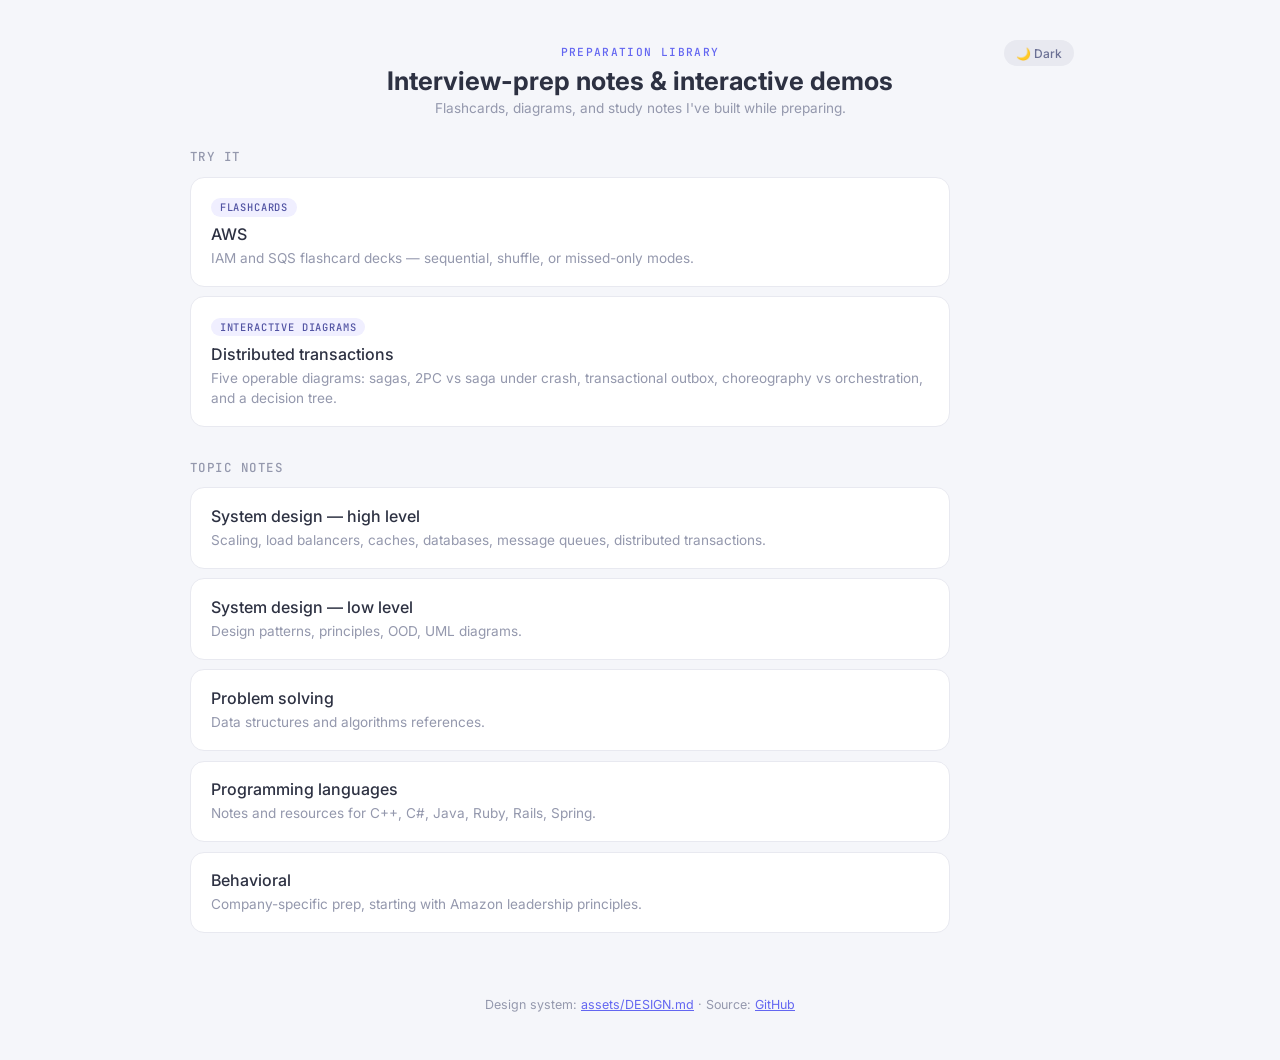
==== index.html @ 456b917d "testing 2" ====
<!DOCTYPE html>
<html lang="en">
<head>
  <meta charset="UTF-8">
  <meta name="viewport" content="width=device-width, initial-scale=1.0">
  <title>Preparation Library</title>
  <link rel="stylesheet" href="assets/design.css">
  <script>
    try {
      const s = localStorage.getItem('site-theme');
      if (s === 'dark' || (!s && matchMedia('(prefers-color-scheme: dark)').matches))
        document.documentElement.setAttribute('data-theme', 'dark');
      else if (s === 'light')
        document.documentElement.setAttribute('data-theme', 'light');
    } catch (e) {}
  </script>
</head>
<body>

  <header>
    <span class="eyebrow">Preparation Library</span>
    <h1>Interview-prep notes &amp; interactive demos</h1>
    <p>Flashcards, diagrams, and study notes I've built while preparing.</p>
    <button class="theme-toggle" id="themeToggle" onclick="toggleTheme()"></button>
  </header>

  <main class="wrap">

    <section style="margin-top: 1.5rem;">
      <h2 style="font-size: 0.78rem; font-weight: 500; color: var(--text-muted); text-transform: uppercase; letter-spacing: 0.12em; margin-bottom: 0.7rem; font-family: var(--font-mono);">Try it</h2>
      <div class="card-grid">
        <a class="link-card" href="AWS/">
          <span class="lc-tag">Flashcards</span>
          <div class="lc-title">AWS</div>
          <p class="lc-desc">IAM and SQS flashcard decks — sequential, shuffle, or missed-only modes.</p>
        </a>
        <a class="link-card" href="System%20Design/High%20Level%20Design/Distributed%20Transactions/diagrams/">
          <span class="lc-tag">Interactive diagrams</span>
          <div class="lc-title">Distributed transactions</div>
          <p class="lc-desc">Five operable diagrams: sagas, 2PC vs saga under crash, transactional outbox, choreography vs orchestration, and a decision tree.</p>
        </a>
      </div>
    </section>

    <section style="margin-top: 1.5rem;">
      <h2 style="font-size: 0.78rem; font-weight: 500; color: var(--text-muted); text-transform: uppercase; letter-spacing: 0.12em; margin-bottom: 0.7rem; font-family: var(--font-mono);">Topic notes</h2>
      <div class="card-grid">
        <a class="link-card" href="System%20Design/High%20Level%20Design/">
          <div class="lc-title">System design — high level</div>
          <p class="lc-desc">Scaling, load balancers, caches, databases, message queues, distributed transactions.</p>
        </a>
        <a class="link-card" href="System%20Design/Low%20Level%20Design/">
          <div class="lc-title">System design — low level</div>
          <p class="lc-desc">Design patterns, principles, OOD, UML diagrams.</p>
        </a>
        <a class="link-card" href="Problem%20Solving/">
          <div class="lc-title">Problem solving</div>
          <p class="lc-desc">Data structures and algorithms references.</p>
        </a>
        <a class="link-card" href="Programming%20Languages/">
          <div class="lc-title">Programming languages</div>
          <p class="lc-desc">Notes and resources for C++, C#, Java, Ruby, Rails, Spring.</p>
        </a>
        <a class="link-card" href="Behavioral/">
          <div class="lc-title">Behavioral</div>
          <p class="lc-desc">Company-specific prep, starting with Amazon leadership principles.</p>
        </a>
      </div>
    </section>

  </main>

  <footer class="site-footer">
    Design system: <a href="assets/DESIGN.md">assets/DESIGN.md</a> &middot;
    Source: <a href="https://github.com/Abdelrhman-Samir-99/Preparation-Library">GitHub</a>
  </footer>

  <script src="assets/theme.js"></script>

</body>
</html>
---- assets/design.css ----
/* ============================================================
 * Preparation Library — design system
 *
 * Tokens + base components shared across the whole site:
 * flashcards, interactive diagrams, landing pages, topic indexes.
 *
 * See assets/DESIGN.md for the design rationale and how to use it.
 * ============================================================ */

@import url('https://fonts.googleapis.com/css2?family=Inter:wght@400;500;600;700&family=JetBrains+Mono:wght@400;500&display=swap');

* { margin: 0; padding: 0; box-sizing: border-box; }

/* ── Tokens — light (default) ────────────────────────────── */
:root {
  /* Surfaces */
  --bg: #f5f6fa;
  --surface: #fff;
  --surface-2: #fafbfd;

  /* Borders */
  --border: #e8e9f0;
  --border-strong: #d5d7e2;

  /* Text */
  --text: #2d3142;
  --text-secondary: #4a4e68;
  --text-muted: #9498ad;

  /* Accent (indigo) */
  --accent: #6366f1;
  --accent-hover: #5558e6;
  --accent-soft: #f0efff;
  --accent-soft-text: #5254a3;

  /* Semantic state (diagrams) */
  --state-idle: #a1a1aa;
  --state-pending: #f59e0b;
  --state-success: #10b981;
  --state-success-soft: #d1fae5;
  --state-danger: #ef4444;
  --state-danger-soft: #fee2e2;
  --state-locked: #f97316;
  --state-comp: #8b5cf6;
  --state-warn-bg: #fef3c7;
  --state-warn-border: #f59e0b;
  --state-warn-text: #92400e;

  /* Cards (flashcards) */
  --card-bg: var(--surface);
  --card-border: var(--border);
  --card-shadow: 0 1px 3px rgba(0,0,0,0.04), 0 8px 24px rgba(0,0,0,0.03);
  --card-back-border: #e0dff6;
  --card-back-shadow: 0 1px 3px rgba(99,102,241,0.06), 0 8px 24px rgba(99,102,241,0.04);

  /* Code */
  --code-bg: #1e1e2e;
  --code-header: #27273a;
  --code-border: #33334a;
  --code-text: #cdd0e0;
  --code-inline-bg: #f0efff;
  --code-inline-text: #5254a3;

  /* Controls */
  --control-bg: #fff;
  --control-border: #e0e2ec;
  --control-text: #6b7094;
  --progress-track: #e0e2ec;

  /* Knew / didn't (flashcards) */
  --knew-bg: #ecfdf5;
  --knew-text: #059669;
  --knew-border: #d1fae5;
  --knew-hover: #d1fae5;
  --didnt-bg: #fef2f2;
  --didnt-text: #dc2626;
  --didnt-border: #fecaca;
  --didnt-hover: #fecaca;

  /* Hints */
  --hint-text: #7a7e96;
  --hint-kbd-bg: #fff;
  --hint-kbd-border: #d5d7e2;
  --hint-kbd-shadow: 0 1px 0 #c8cad6;

  /* Theme toggle */
  --toggle-bg: #e8e9f0;
  --toggle-icon: #6b7094;

  /* Typography */
  --font-sans: 'Inter', -apple-system, BlinkMacSystemFont, 'Segoe UI', sans-serif;
  --font-mono: 'JetBrains Mono', 'Fira Code', Menlo, Consolas, monospace;

  /* Radii */
  --radius-sm: 6px;
  --radius-md: 10px;
  --radius-lg: 14px;
  --radius-xl: 16px;
  --radius-pill: 999px;
}

/* ── Tokens — dark (manual override) ─────────────────────── */
[data-theme="dark"] {
  --bg: #16171f;
  --surface: #1e1f2e;
  --surface-2: #1a1b28;
  --border: #2e2f42;
  --border-strong: #3a3b52;

  --text: #e2e4f0;
  --text-secondary: #b4b8d0;
  --text-muted: #6e7290;

  --accent: #818cf8;
  --accent-hover: #7078f0;
  --accent-soft: #2a2850;
  --accent-soft-text: #a5aadf;

  --state-idle: #71717a;
  --state-success-soft: #064e3b;
  --state-danger-soft: #450a0a;
  --state-warn-bg: #422006;
  --state-warn-text: #fbbf24;

  --card-bg: var(--surface);
  --card-border: var(--border);
  --card-shadow: 0 1px 3px rgba(0,0,0,0.2), 0 8px 24px rgba(0,0,0,0.15);
  --card-back-border: #35365a;
  --card-back-shadow: 0 1px 3px rgba(99,102,241,0.1), 0 8px 24px rgba(99,102,241,0.06);

  --code-bg: #141520;
  --code-header: #1a1b28;
  --code-border: #2a2b3d;
  --code-text: #c0c4d8;
  --code-inline-bg: #2a2850;
  --code-inline-text: #a5aadf;

  --control-bg: #1e1f2e;
  --control-border: #2e2f42;
  --control-text: #8a8eb0;
  --progress-track: #2a2b3d;

  --knew-bg: #0d2818;
  --knew-text: #6ee7a0;
  --knew-border: #1a3a28;
  --knew-hover: #1a3a28;
  --didnt-bg: #2a0f0f;
  --didnt-text: #fca5a5;
  --didnt-border: #3a1a1a;
  --didnt-hover: #3a1a1a;

  --hint-text: #6e7290;
  --hint-kbd-bg: #1e1f2e;
  --hint-kbd-border: #2e2f42;
  --hint-kbd-shadow: 0 1px 0 #1a1b26;

  --toggle-bg: #2a2b3d;
  --toggle-icon: #b4b8d0;
}

/* ── Base ─────────────────────────────────────────────────── */
body {
  font-family: var(--font-sans);
  background: var(--bg);
  color: var(--text);
  min-height: 100vh;
  display: flex;
  flex-direction: column;
  align-items: center;
  transition: background 0.3s, color 0.3s;
}

a { color: var(--accent); }
a:hover { color: var(--accent-hover); }

code, kbd, pre, .mono { font-family: var(--font-mono); }

/* ── Header ───────────────────────────────────────────────── */
header.site-header,
header {
  text-align: center;
  padding: 2.5rem 1rem 0.5rem;
  width: 100%;
  max-width: 900px;
  position: relative;
}
header h1 {
  font-size: 1.6rem;
  font-weight: 700;
  color: var(--text);
  margin-bottom: 0.25rem;
}
header p {
  color: var(--text-muted);
  font-size: 0.85rem;
  font-weight: 400;
}
header .eyebrow {
  display: inline-block;
  font-family: var(--font-mono);
  font-size: 0.7rem;
  font-weight: 500;
  color: var(--accent);
  text-transform: uppercase;
  letter-spacing: 0.12em;
  margin-bottom: 0.4rem;
}
header .breadcrumb {
  font-family: var(--font-mono);
  font-size: 0.72rem;
  color: var(--text-muted);
  margin-bottom: 0.6rem;
}
header .breadcrumb a { color: var(--text-muted); text-decoration: none; }
header .breadcrumb a:hover { color: var(--accent); }

/* ── Theme toggle (top-right pill) ────────────────────────── */
.theme-toggle {
  position: absolute;
  top: 2.5rem;
  right: 1rem;
  border: none;
  border-radius: 20px;
  background: var(--toggle-bg);
  color: var(--toggle-icon);
  cursor: pointer;
  display: flex;
  align-items: center;
  gap: 0.4rem;
  padding: 0.35rem 0.75rem;
  font-size: 0.75rem;
  font-weight: 500;
  font-family: inherit;
  transition: all 0.2s;
}
.theme-toggle:hover { color: var(--accent); }

/* ── Buttons ──────────────────────────────────────────────── */
.btn {
  font: inherit;
  color: var(--text);
  background: var(--surface);
  border: 1px solid var(--border);
  border-radius: var(--radius-md);
  padding: 0.5rem 1rem;
  cursor: pointer;
  font-size: 0.85rem;
  font-weight: 500;
  transition: border-color 0.15s, background 0.15s, color 0.15s, transform 0.15s;
}
.btn:hover:not(:disabled) { border-color: var(--accent); color: var(--accent); }
.btn:disabled { opacity: 0.4; cursor: not-allowed; }
.btn.primary {
  background: var(--accent);
  color: #fff;
  border-color: var(--accent);
}
.btn.primary:hover:not(:disabled) {
  background: var(--accent-hover);
  border-color: var(--accent-hover);
  color: #fff;
  transform: translateY(-1px);
}
.btn.danger {
  background: var(--state-danger);
  color: #fff;
  border-color: var(--state-danger);
}
.btn.danger:hover:not(:disabled) { opacity: 0.9; color: #fff; border-color: var(--state-danger); }
.btn.ghost {
  background: transparent;
}

/* ── Segmented control ────────────────────────────────────── */
.seg {
  display: inline-flex;
  border: 1px solid var(--border);
  border-radius: var(--radius-md);
  overflow: hidden;
}
.seg button {
  border: 0;
  background: transparent;
  color: var(--text);
  padding: 0.45rem 0.9rem;
  font: inherit;
  font-size: 0.8rem;
  cursor: pointer;
  border-right: 1px solid var(--border);
  transition: background 0.15s, color 0.15s;
}
.seg button:last-child { border-right: 0; }
.seg button[aria-pressed="true"] { background: var(--accent); color: #fff; }
.seg button:hover:not([aria-pressed="true"]) { background: var(--bg); }

/* ── Cards / panels ───────────────────────────────────────── */
.panel {
  background: var(--surface);
  border: 1px solid var(--border);
  border-radius: var(--radius-lg);
  padding: 1rem 1.25rem;
}
.panel.padded { padding: 1.5rem; }
.panel + .panel { margin-top: 1rem; }

/* Link card for landing pages */
.link-card {
  display: block;
  background: var(--surface);
  border: 1px solid var(--border);
  border-radius: var(--radius-lg);
  padding: 1.1rem 1.25rem;
  text-decoration: none;
  color: var(--text);
  transition: border-color 0.15s, transform 0.15s, box-shadow 0.15s;
}
.link-card:hover {
  border-color: var(--accent);
  transform: translateY(-1px);
  box-shadow: 0 4px 12px rgba(99,102,241,0.08);
}
.link-card .lc-title {
  font-weight: 500;
  font-size: 1rem;
  display: flex;
  align-items: baseline;
  gap: 0.6rem;
  margin-bottom: 0.25rem;
}
.link-card .lc-num {
  font-family: var(--font-mono);
  font-size: 0.78rem;
  color: var(--text-muted);
}
.link-card .lc-desc {
  margin: 0;
  color: var(--text-muted);
  font-size: 0.85rem;
  line-height: 1.5;
}
.link-card .lc-tag {
  display: inline-block;
  font-family: var(--font-mono);
  font-size: 0.65rem;
  font-weight: 500;
  text-transform: uppercase;
  letter-spacing: 0.08em;
  padding: 0.15rem 0.55rem;
  background: var(--accent-soft);
  color: var(--accent-soft-text);
  border-radius: var(--radius-pill);
  margin-bottom: 0.45rem;
}

/* Grid of link cards */
.card-grid {
  width: calc(100% - 2rem);
  max-width: 760px;
  display: grid;
  grid-template-columns: 1fr;
  gap: 0.6rem;
  margin-bottom: 2rem;
}
.card-grid.cols-2 { grid-template-columns: repeat(auto-fill, minmax(220px, 1fr)); }

/* ── Inline code & verdict pills ──────────────────────────── */
.kbd-inline, kbd {
  display: inline-block;
  background: var(--hint-kbd-bg);
  padding: 0.12rem 0.5rem;
  border-radius: 4px;
  border: 1px solid var(--hint-kbd-border);
  font-family: var(--font-mono);
  font-size: 0.7rem;
  font-weight: 500;
  box-shadow: var(--hint-kbd-shadow);
  color: var(--control-text);
}

/* ── Layout helpers ───────────────────────────────────────── */
.wrap {
  width: calc(100% - 2rem);
  max-width: 900px;
  margin: 0 auto;
}
.wrap.narrow { max-width: 720px; }
.wrap.wide { max-width: 1100px; }

footer.site-footer {
  width: calc(100% - 2rem);
  max-width: 900px;
  padding: 2rem 0 3rem;
  color: var(--text-muted);
  font-size: 0.78rem;
  text-align: center;
}

/* ============================================================
 * Flashcards components (used by AWS pages)
 * ============================================================ */

/* Progress */
.progress-bar {
  width: calc(100% - 2rem);
  max-width: 900px;
  display: flex;
  align-items: center;
  gap: 0.75rem;
  padding: 1rem 0 0.75rem;
}
.progress-track {
  flex: 1;
  height: 4px;
  background: var(--progress-track);
  border-radius: 2px;
  overflow: hidden;
}
.progress-fill {
  height: 100%;
  background: var(--accent);
  border-radius: 2px;
  transition: width 0.4s ease;
}
.progress-text {
  font-size: 0.8rem;
  font-weight: 500;
  color: var(--text-muted);
  white-space: nowrap;
  font-family: var(--font-mono);
}

/* Mode controls (pill row) */
.controls {
  display: flex;
  gap: 0.4rem;
  margin-bottom: 1.5rem;
  flex-wrap: wrap;
  justify-content: center;
  padding: 0 1rem;
}
.controls button {
  padding: 0.4rem 0.9rem;
  border: 1px solid var(--control-border);
  background: var(--control-bg);
  color: var(--control-text);
  border-radius: 20px;
  cursor: pointer;
  font-size: 0.78rem;
  font-weight: 500;
  font-family: inherit;
  transition: all 0.2s;
}
.controls button:hover { border-color: var(--accent); color: var(--accent); }
.controls button.active { background: var(--accent); color: #fff; border-color: var(--accent); }

/* Card (flashcard) */
.card-container {
  perspective: 1200px;
  width: calc(100% - 2rem);
  max-width: 900px;
  margin-bottom: 1.5rem;
  cursor: pointer;
  height: 280px;
  transition: height 0.4s ease;
}
.card {
  position: relative;
  width: 100%;
  height: 100%;
  transition: transform 0.5s cubic-bezier(0.4, 0, 0.2, 1);
  transform-style: preserve-3d;
}
.card.flipped { transform: rotateY(180deg); }
.card-face {
  position: absolute;
  top: 0;
  left: 0;
  width: 100%;
  min-height: 100%;
  backface-visibility: hidden;
  border-radius: var(--radius-xl);
  padding: 2.5rem 2rem;
  display: flex;
  flex-direction: column;
  transition: background 0.3s, border-color 0.3s;
}
.card-front {
  background: var(--card-bg);
  border: 1px solid var(--card-border);
  box-shadow: var(--card-shadow);
  justify-content: center;
  align-items: center;
  text-align: center;
}
.card-front .question-number {
  font-size: 0.7rem;
  font-weight: 600;
  color: var(--accent);
  text-transform: uppercase;
  letter-spacing: 2px;
  margin-bottom: 1.25rem;
  font-family: var(--font-mono);
}
.card-front .question-text {
  font-size: 1.2rem;
  font-weight: 500;
  line-height: 1.7;
  color: var(--text);
}
.card-front .flip-hint {
  margin-top: 1.5rem;
  font-size: 0.75rem;
  color: var(--text-muted);
}
.card-back {
  background: var(--card-bg);
  border: 1px solid var(--card-back-border);
  box-shadow: var(--card-back-shadow);
  transform: rotateY(180deg);
}
.card-back .answer-label {
  font-size: 0.65rem;
  font-weight: 600;
  color: var(--accent);
  text-transform: uppercase;
  letter-spacing: 2px;
  margin-bottom: 1rem;
  font-family: var(--font-mono);
}
.card-back .answer-text {
  font-size: 0.95rem;
  line-height: 1.85;
  color: var(--text-secondary);
}
.card-back .answer-text strong { color: var(--accent); font-weight: 600; }
.card-back .answer-text code {
  background: var(--code-inline-bg);
  padding: 0.15rem 0.45rem;
  border-radius: 4px;
  font-size: 0.82rem;
  color: var(--code-inline-text);
  font-family: var(--font-mono);
}

/* Code blocks (flashcards) */
.code-block {
  background: var(--code-bg);
  border-radius: var(--radius-md);
  margin-top: 1rem;
  overflow: hidden;
}
.code-block-title {
  background: var(--code-header);
  padding: 0.5rem 1rem;
  font-size: 0.7rem;
  font-weight: 500;
  color: #9ca0b8;
  border-bottom: 1px solid var(--code-border);
  font-family: var(--font-mono);
}
.code-block pre {
  padding: 1rem;
  overflow-x: auto;
  font-size: 0.78rem;
  line-height: 1.6;
  color: var(--code-text);
  font-family: var(--font-mono);
}

/* Action buttons (flashcards) */
.actions {
  display: flex;
  gap: 0.6rem;
  margin-bottom: 1.25rem;
  align-items: center;
  justify-content: center;
  flex-wrap: wrap;
}
.btn-didnt {
  padding: 0.55rem 1.3rem;
  border: 1px solid var(--didnt-border);
  background: var(--didnt-bg);
  color: var(--didnt-text);
  border-radius: var(--radius-md);
  font: inherit;
  font-size: 0.85rem;
  font-weight: 600;
  cursor: pointer;
  transition: background 0.2s;
}
.btn-didnt:hover { background: var(--didnt-hover); }
.btn-flip {
  background: var(--accent);
  color: #fff;
  padding: 0.55rem 2rem;
  border: none;
  border-radius: var(--radius-md);
  font: inherit;
  font-size: 0.85rem;
  font-weight: 600;
  cursor: pointer;
  transition: background 0.2s, transform 0.2s;
}
.btn-flip:hover { background: var(--accent-hover); transform: translateY(-1px); }
.btn-nav {
  padding: 0.55rem 1.3rem;
  background: var(--control-bg);
  color: var(--control-text);
  border: 1px solid var(--control-border);
  border-radius: var(--radius-md);
  font: inherit;
  font-size: 0.85rem;
  font-weight: 600;
  cursor: pointer;
  transition: border-color 0.2s, color 0.2s;
}
.btn-nav:hover { border-color: var(--accent); color: var(--accent); }
.score-display {
  font-size: 0.82rem;
  color: var(--text-muted);
  font-weight: 500;
  padding: 0 0.25rem;
  font-family: var(--font-mono);
}
.score-display .wrong { color: var(--didnt-text); font-weight: 600; }

/* Keyboard hints */
.keyboard-hints {
  color: var(--hint-text);
  font-size: 0.72rem;
  font-weight: 500;
  margin-bottom: 2.5rem;
  text-align: center;
}

/* Completion */
.completion-screen {
  text-align: center;
  padding: 3rem 2rem;
  display: none;
}
.completion-screen h2 {
  font-size: 1.8rem;
  font-weight: 700;
  color: var(--text);
  margin-bottom: 0.75rem;
}
.completion-screen .final-score {
  font-size: 1.05rem;
  color: var(--text-secondary);
  margin-bottom: 2rem;
  line-height: 1.8;
}
.missed-list {
  margin-top: 1.5rem;
  text-align: left;
  max-width: 600px;
  margin-left: auto;
  margin-right: auto;
}
.missed-item {
  background: var(--card-bg);
  border: 1px solid var(--didnt-border);
  border-left: 3px solid var(--didnt-text);
  border-radius: var(--radius-md);
  padding: 0.75rem 1rem;
  margin-bottom: 0.5rem;
  font-size: 0.9rem;
  color: var(--text);
  line-height: 1.5;
}
.completion-screen button {
  padding: 0.7rem 2rem;
  background: var(--accent);
  color: #fff;
  border: none;
  border-radius: var(--radius-md);
  font-size: 0.95rem;
  font-weight: 600;
  cursor: pointer;
  font-family: inherit;
  transition: background 0.2s, transform 0.2s;
}
.completion-screen button:hover { background: var(--accent-hover); transform: translateY(-1px); }

/* ── Reduced motion ───────────────────────────────────────── */
@media (prefers-reduced-motion: reduce) {
  *, *::before, *::after {
    transition-duration: 0ms !important;
    animation-duration: 0ms !important;
    animation-iteration-count: 1 !important;
  }
}

/* ── Responsive ───────────────────────────────────────────── */
@media (max-width: 600px) {
  .card-front .question-text { font-size: 1.05rem; }
  .card-face { padding: 1.75rem 1.5rem; }
  header h1 { font-size: 1.3rem; }
  .theme-toggle { top: 1.5rem; right: 0.5rem; }
}
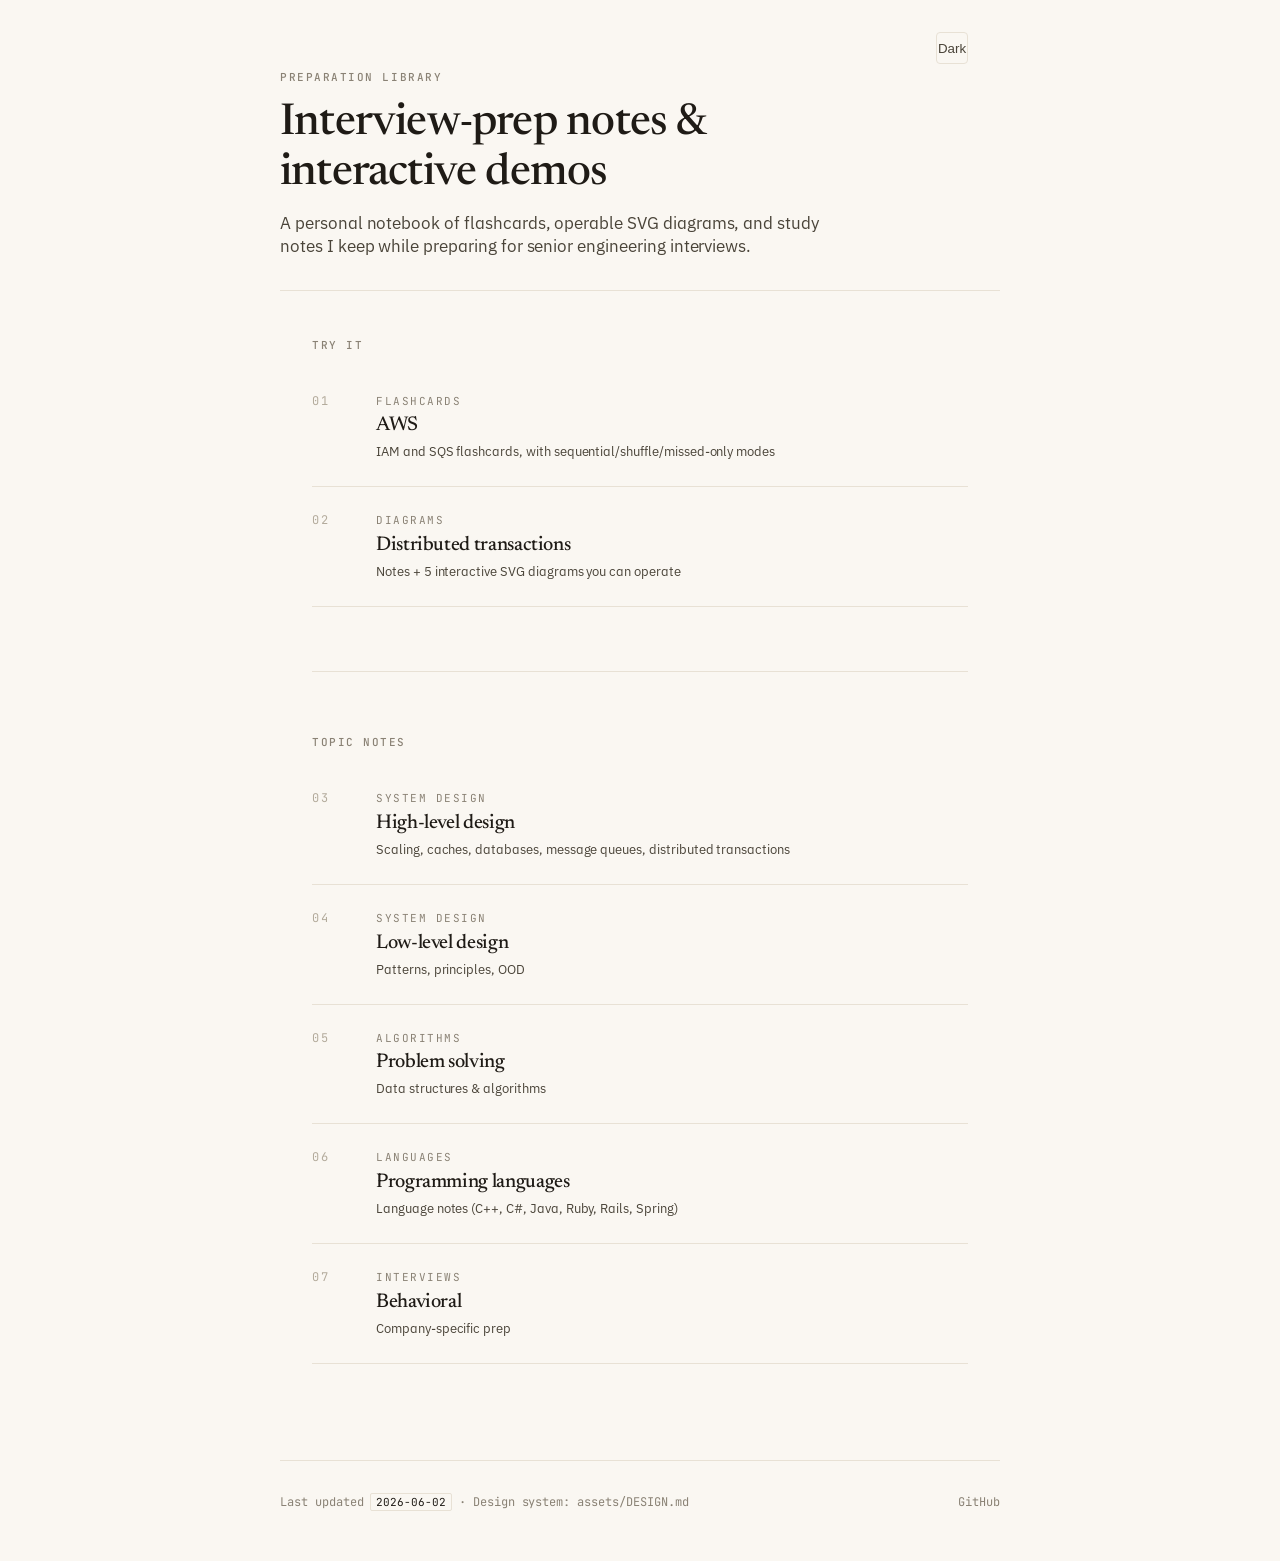
==== commit 1ea09227: "testing" ====
--- a/index.html
+++ b/index.html
@@ -17,62 +17,84 @@
 </head>
 <body>
 
-  <header>
-    <span class="eyebrow">Preparation Library</span>
+  <header class="site-header wrap">
+    <span class="eyebrow">Preparation library</span>
     <h1>Interview-prep notes &amp; interactive demos</h1>
-    <p>Flashcards, diagrams, and study notes I've built while preparing.</p>
-    <button class="theme-toggle" id="themeToggle" onclick="toggleTheme()"></button>
+    <p class="lede">A personal notebook of flashcards, operable SVG diagrams, and study notes I keep while preparing for senior engineering interviews.</p>
+    <button class="theme-toggle" id="themeToggle" onclick="toggleTheme()" aria-label="Toggle theme"></button>
   </header>
 
   <main class="wrap">
 
-    <section style="margin-top: 1.5rem;">
-      <h2 style="font-size: 0.78rem; font-weight: 500; color: var(--text-muted); text-transform: uppercase; letter-spacing: 0.12em; margin-bottom: 0.7rem; font-family: var(--font-mono);">Try it</h2>
-      <div class="card-grid">
-        <a class="link-card" href="AWS/">
+    <section>
+      <h2 class="eyebrow" style="display:block; margin-top: var(--space-8); margin-bottom: var(--space-5);">Try it</h2>
+      <a class="link-card" href="AWS/">
+        <span class="lc-num">01</span>
+        <div>
           <span class="lc-tag">Flashcards</span>
-          <div class="lc-title">AWS</div>
-          <p class="lc-desc">IAM and SQS flashcard decks — sequential, shuffle, or missed-only modes.</p>
-        </a>
-        <a class="link-card" href="System%20Design/High%20Level%20Design/Distributed%20Transactions/diagrams/">
-          <span class="lc-tag">Interactive diagrams</span>
-          <div class="lc-title">Distributed transactions</div>
-          <p class="lc-desc">Five operable diagrams: sagas, 2PC vs saga under crash, transactional outbox, choreography vs orchestration, and a decision tree.</p>
-        </a>
-      </div>
+          <h3 class="lc-title">AWS</h3>
+          <p class="lc-desc">IAM and SQS flashcards, with sequential/shuffle/missed-only modes</p>
+        </div>
+      </a>
+      <a class="link-card" href="System%20Design/High%20Level%20Design/Distributed%20Transactions/">
+        <span class="lc-num">02</span>
+        <div>
+          <span class="lc-tag">Diagrams</span>
+          <h3 class="lc-title">Distributed transactions</h3>
+          <p class="lc-desc">Notes + 5 interactive SVG diagrams you can operate</p>
+        </div>
+      </a>
     </section>
 
-    <section style="margin-top: 1.5rem;">
-      <h2 style="font-size: 0.78rem; font-weight: 500; color: var(--text-muted); text-transform: uppercase; letter-spacing: 0.12em; margin-bottom: 0.7rem; font-family: var(--font-mono);">Topic notes</h2>
-      <div class="card-grid">
-        <a class="link-card" href="System%20Design/High%20Level%20Design/">
-          <div class="lc-title">System design — high level</div>
-          <p class="lc-desc">Scaling, load balancers, caches, databases, message queues, distributed transactions.</p>
-        </a>
-        <a class="link-card" href="System%20Design/Low%20Level%20Design/">
-          <div class="lc-title">System design — low level</div>
-          <p class="lc-desc">Design patterns, principles, OOD, UML diagrams.</p>
-        </a>
-        <a class="link-card" href="Problem%20Solving/">
-          <div class="lc-title">Problem solving</div>
-          <p class="lc-desc">Data structures and algorithms references.</p>
-        </a>
-        <a class="link-card" href="Programming%20Languages/">
-          <div class="lc-title">Programming languages</div>
-          <p class="lc-desc">Notes and resources for C++, C#, Java, Ruby, Rails, Spring.</p>
-        </a>
-        <a class="link-card" href="Behavioral/">
-          <div class="lc-title">Behavioral</div>
-          <p class="lc-desc">Company-specific prep, starting with Amazon leadership principles.</p>
-        </a>
-      </div>
+    <section style="margin-top: var(--space-9); padding-top: var(--space-9); border-top: 1px solid var(--border);">
+      <h2 class="eyebrow" style="display:block; margin-bottom: var(--space-5);">Topic notes</h2>
+      <a class="link-card" href="System%20Design/High%20Level%20Design/">
+        <span class="lc-num">03</span>
+        <div>
+          <span class="lc-tag">System design</span>
+          <h3 class="lc-title">High-level design</h3>
+          <p class="lc-desc">Scaling, caches, databases, message queues, distributed transactions</p>
+        </div>
+      </a>
+      <a class="link-card" href="System%20Design/Low%20Level%20Design/">
+        <span class="lc-num">04</span>
+        <div>
+          <span class="lc-tag">System design</span>
+          <h3 class="lc-title">Low-level design</h3>
+          <p class="lc-desc">Patterns, principles, OOD</p>
+        </div>
+      </a>
+      <a class="link-card" href="Problem%20Solving/">
+        <span class="lc-num">05</span>
+        <div>
+          <span class="lc-tag">Algorithms</span>
+          <h3 class="lc-title">Problem solving</h3>
+          <p class="lc-desc">Data structures &amp; algorithms</p>
+        </div>
+      </a>
+      <a class="link-card" href="Programming%20Languages/">
+        <span class="lc-num">06</span>
+        <div>
+          <span class="lc-tag">Languages</span>
+          <h3 class="lc-title">Programming languages</h3>
+          <p class="lc-desc">Language notes (C++, C#, Java, Ruby, Rails, Spring)</p>
+        </div>
+      </a>
+      <a class="link-card" href="Behavioral/">
+        <span class="lc-num">07</span>
+        <div>
+          <span class="lc-tag">Interviews</span>
+          <h3 class="lc-title">Behavioral</h3>
+          <p class="lc-desc">Company-specific prep</p>
+        </div>
+      </a>
     </section>
 
   </main>
 
-  <footer class="site-footer">
-    Design system: <a href="assets/DESIGN.md">assets/DESIGN.md</a> &middot;
-    Source: <a href="https://github.com/Abdelrhman-Samir-99/Preparation-Library">GitHub</a>
+  <footer class="site-footer wrap">
+    <span>Last updated <code>2026-06-02</code> &middot; Design system: <a href="assets/DESIGN.md">assets/DESIGN.md</a></span>
+    <a href="https://github.com/Abdelrhman-Samir-99/Preparation-Library">GitHub</a>
   </footer>
 
   <script src="assets/theme.js"></script>
--- a/assets/design.css
+++ b/assets/design.css
@@ -1,701 +1,1045 @@
 /* ============================================================
- * Preparation Library — design system
- *
- * Tokens + base components shared across the whole site:
- * flashcards, interactive diagrams, landing pages, topic indexes.
- *
- * See assets/DESIGN.md for the design rationale and how to use it.
+ * Preparation Library — design tokens
+ * Margin Notes: warm paper, oxblood accent, hairline borders.
  * ============================================================ */
 
-@import url('https://fonts.googleapis.com/css2?family=Inter:wght@400;500;600;700&family=JetBrains+Mono:wght@400;500&display=swap');
-
-* { margin: 0; padding: 0; box-sizing: border-box; }
-
-/* ── Tokens — light (default) ────────────────────────────── */
+@import url('https://fonts.googleapis.com/css2?family=Newsreader:opsz,wght@6..72,400;6..72,500;6..72,600&family=IBM+Plex+Sans:wght@400;500;600&family=JetBrains+Mono:wght@400;500&display=swap');
+
+*, *::before, *::after { box-sizing: border-box; }
+* { margin: 0; padding: 0; }
+
 :root {
-  /* Surfaces */
-  --bg: #f5f6fa;
-  --surface: #fff;
-  --surface-2: #fafbfd;
-
-  /* Borders */
-  --border: #e8e9f0;
-  --border-strong: #d5d7e2;
-
-  /* Text */
-  --text: #2d3142;
-  --text-secondary: #4a4e68;
-  --text-muted: #9498ad;
-
-  /* Accent (indigo) */
-  --accent: #6366f1;
-  --accent-hover: #5558e6;
-  --accent-soft: #f0efff;
-  --accent-soft-text: #5254a3;
-
-  /* Semantic state (diagrams) */
-  --state-idle: #a1a1aa;
-  --state-pending: #f59e0b;
-  --state-success: #10b981;
-  --state-success-soft: #d1fae5;
-  --state-danger: #ef4444;
-  --state-danger-soft: #fee2e2;
-  --state-locked: #f97316;
-  --state-comp: #8b5cf6;
-  --state-warn-bg: #fef3c7;
-  --state-warn-border: #f59e0b;
-  --state-warn-text: #92400e;
-
-  /* Cards (flashcards) */
-  --card-bg: var(--surface);
-  --card-border: var(--border);
-  --card-shadow: 0 1px 3px rgba(0,0,0,0.04), 0 8px 24px rgba(0,0,0,0.03);
-  --card-back-border: #e0dff6;
-  --card-back-shadow: 0 1px 3px rgba(99,102,241,0.06), 0 8px 24px rgba(99,102,241,0.04);
+  color-scheme: light;
+
+  /* ── Surfaces — warm paper ─────────────────────────────── */
+  --bg: #FAF7F2;
+  --surface: #FFFDF8;
+  --surface-2: #F2EDE3;
+  --surface-sunk: #ECE6D8;
+
+  /* ── Hairlines (the only structural line in the system) ── */
+  --border: #E8E1D5;
+  --border-strong: #C9C0AF;
+  --border-focus: #1F1B16;
+
+  /* ── Ink ───────────────────────────────────────────────── */
+  --text: #1F1B16;
+  --text-secondary: #4A4439;
+  --text-muted: #8A8275;
+  --text-faint: #B3AB9C;
+
+  /* ── Accent — muted oxblood, used sparingly ────────────── */
+  --accent: #8A2A2A;
+  --accent-hover: #6B2020;
+  --accent-soft: rgba(138, 42, 42, 0.08);
+  --accent-soft-text: #6B2020;
+  --accent-ring: rgba(138, 42, 42, 0.30);
+
+  /* ── Semantic state (diagrams) — desaturated ───────────── */
+  --state-idle: #8A8275;
+  --state-pending: #B8842A;
+  --state-success: #4F7A3E;
+  --state-success-soft: rgba(79, 122, 62, 0.10);
+  --state-danger: #A2483B;
+  --state-danger-soft: rgba(162, 72, 59, 0.10);
+  --state-locked: #8E6A3A;
+  --state-comp: #6E5B8E;
+  --state-warn-bg: rgba(184, 132, 42, 0.10);
+  --state-warn-border: #B8842A;
+  --state-warn-text: #6B4E18;
+
+  /* ── Cards (flashcards) ────────────────────────────────── */
+  --card-bg: #FFFDF8;
+  --card-border: #E8E1D5;
+  --card-shadow: none;
+  --card-back-border: #DCD2BD;
+  --card-back-bg: #F6EFE0;
+  --card-back-shadow: none;
+
+  /* ── Code ──────────────────────────────────────────────── */
+  --code-bg: #F2EDE3;
+  --code-header: #ECE6D8;
+  --code-border: #E8E1D5;
+  --code-text: #2A2620;
+  --code-inline-bg: transparent;
+  --code-inline-text: #1F1B16;
+  --code-inline-border: #E8E1D5;
+
+  /* ── Controls ──────────────────────────────────────────── */
+  --control-bg: transparent;
+  --control-border: #E8E1D5;
+  --control-text: #4A4439;
+  --progress-track: #ECE6D8;
+
+  /* ── Knew / Didn't (flashcards) — bottom-border buttons ── */
+  --knew-bg: transparent;
+  --knew-text: #4F7A3E;
+  --knew-border: #E8E1D5;
+  --knew-hover: rgba(79, 122, 62, 0.06);
+  --didnt-bg: transparent;
+  --didnt-text: #A2483B;
+  --didnt-border: #E8E1D5;
+  --didnt-hover: rgba(162, 72, 59, 0.06);
+
+  /* ── Keyboard hints ────────────────────────────────────── */
+  --hint-text: #8A8275;
+  --hint-kbd-bg: #FFFDF8;
+  --hint-kbd-border: #C9C0AF;
+  --hint-kbd-shadow: 0 1px 0 #C9C0AF;
+
+  /* ── Theme toggle ──────────────────────────────────────── */
+  --toggle-bg: transparent;
+  --toggle-border: #E8E1D5;
+  --toggle-icon: #4A4439;
+
+  /* ── Selection — the marker-pen feel ───────────────────── */
+  --selection-bg: #F4E4A8;
+  --selection-text: #1F1B16;
+
+  /* ── Typography ────────────────────────────────────────── */
+  --font-sans: 'IBM Plex Sans', -apple-system, BlinkMacSystemFont, 'Segoe UI', system-ui, sans-serif;
+  --font-serif: 'Newsreader', 'Iowan Old Style', 'Palatino Linotype', Georgia, serif;
+  --font-mono: 'JetBrains Mono', 'Berkeley Mono', 'IBM Plex Mono', ui-monospace, Menlo, Consolas, monospace;
+
+  /* Type scale (rem). Note 0.9375rem body, NOT 1rem. */
+  --text-11: 0.6875rem;
+  --text-12: 0.75rem;
+  --text-13: 0.8125rem;
+  --text-15: 0.9375rem;
+  --text-17: 1.0625rem;
+  --text-20: 1.25rem;
+  --text-24: 1.5rem;
+  --text-32: 2rem;
+  --text-44: 2.75rem;
+
+  /* Line heights */
+  --leading-tight: 1.15;
+  --leading-snug: 1.35;
+  --leading-body: 1.62;
+  --leading-prose: 1.72;
+
+  /* Tracking */
+  --track-tight: -0.018em;
+  --track-body: -0.003em;
+  --track-eyebrow: 0.14em;
+
+  /* ── Spacing — 4px base + editorial rhythm ─────────────── */
+  --space-0: 0;
+  --space-1: 2px;
+  --space-2: 4px;
+  --space-3: 8px;
+  --space-4: 12px;
+  --space-5: 16px;
+  --space-6: 24px;
+  --space-7: 32px;
+  --space-8: 48px;
+  --space-9: 64px;
+  --space-10: 96px;
+  --space-11: 128px;
+
+  /* ── Radii — capped at 6px ─────────────────────────────── */
+  --radius-none: 0;
+  --radius-xs: 2px;
+  --radius-sm: 4px;
+  --radius-md: 6px;
+  --radius-pill: 999px; /* progress fill only */
+
+  /* ── Layout ────────────────────────────────────────────── */
+  --content-narrow: 640px;
+  --content: 720px;
+  --content-wide: 1040px;
+  --gutter: clamp(16px, 4vw, 32px);
+
+  /* ── Motion — restrained, no spring ────────────────────── */
+  --ease: cubic-bezier(0.32, 0.72, 0, 1);
+  --dur-fast: 120ms;
+  --dur: 180ms;
+  --dur-slow: 280ms;
+
+  /* ── Focus ring (the only "glow") ──────────────────────── */
+  --ring-focus: 0 0 0 2px var(--bg), 0 0 0 3px var(--accent-ring);
+}
+
+[data-theme="dark"] {
+  color-scheme: dark;
+
+  /* Surfaces — warm near-black, raised is LIGHTER than bg */
+  --bg: #14110D;
+  --surface: #1C1813;
+  --surface-2: #221E18;
+  --surface-sunk: #100D09;
+
+  /* Hairlines */
+  --border: #2A2520;
+  --border-strong: #3D3730;
+  --border-focus: #ECE6D9;
+
+  /* Ink */
+  --text: #ECE6D9;
+  --text-secondary: #B5AE9D;
+  --text-muted: #6F6857;
+  --text-faint: #4F4A40;
+
+  /* Accent — oxblood lifted to terracotta for dark */
+  --accent: #C97A6E;
+  --accent-hover: #DA8C80;
+  --accent-soft: rgba(201, 122, 110, 0.12);
+  --accent-soft-text: #DA8C80;
+  --accent-ring: rgba(201, 122, 110, 0.40);
+
+  /* Diagram states — lifted */
+  --state-idle: #8A8275;
+  --state-pending: #D9A04A;
+  --state-success: #7FA66E;
+  --state-success-soft: rgba(127, 166, 110, 0.14);
+  --state-danger: #C97A6E;
+  --state-danger-soft: rgba(201, 122, 110, 0.14);
+  --state-locked: #A88455;
+  --state-comp: #9482B0;
+  --state-warn-bg: rgba(217, 160, 74, 0.14);
+  --state-warn-border: #D9A04A;
+  --state-warn-text: #E4BC7C;
+
+  /* Cards */
+  --card-bg: #1C1813;
+  --card-border: #2A2520;
+  --card-shadow: none;
+  --card-back-border: #3A332B;
+  --card-back-bg: #221C14;
+  --card-back-shadow: none;
 
   /* Code */
-  --code-bg: #1e1e2e;
-  --code-header: #27273a;
-  --code-border: #33334a;
-  --code-text: #cdd0e0;
-  --code-inline-bg: #f0efff;
-  --code-inline-text: #5254a3;
+  --code-bg: #100D09;
+  --code-header: #1C1813;
+  --code-border: #2A2520;
+  --code-text: #D4CDB8;
+  --code-inline-bg: transparent;
+  --code-inline-text: #ECE6D9;
+  --code-inline-border: #2A2520;
 
   /* Controls */
-  --control-bg: #fff;
-  --control-border: #e0e2ec;
-  --control-text: #6b7094;
-  --progress-track: #e0e2ec;
-
-  /* Knew / didn't (flashcards) */
-  --knew-bg: #ecfdf5;
-  --knew-text: #059669;
-  --knew-border: #d1fae5;
-  --knew-hover: #d1fae5;
-  --didnt-bg: #fef2f2;
-  --didnt-text: #dc2626;
-  --didnt-border: #fecaca;
-  --didnt-hover: #fecaca;
+  --control-bg: transparent;
+  --control-border: #2A2520;
+  --control-text: #B5AE9D;
+  --progress-track: #221E18;
+
+  /* Knew / Didn't */
+  --knew-bg: transparent;
+  --knew-text: #7FA66E;
+  --knew-border: #2A2520;
+  --knew-hover: rgba(127, 166, 110, 0.08);
+  --didnt-bg: transparent;
+  --didnt-text: #C97A6E;
+  --didnt-border: #2A2520;
+  --didnt-hover: rgba(201, 122, 110, 0.08);
 
   /* Hints */
-  --hint-text: #7a7e96;
-  --hint-kbd-bg: #fff;
-  --hint-kbd-border: #d5d7e2;
-  --hint-kbd-shadow: 0 1px 0 #c8cad6;
-
-  /* Theme toggle */
-  --toggle-bg: #e8e9f0;
-  --toggle-icon: #6b7094;
-
-  /* Typography */
-  --font-sans: 'Inter', -apple-system, BlinkMacSystemFont, 'Segoe UI', sans-serif;
-  --font-mono: 'JetBrains Mono', 'Fira Code', Menlo, Consolas, monospace;
-
-  /* Radii */
-  --radius-sm: 6px;
-  --radius-md: 10px;
-  --radius-lg: 14px;
-  --radius-xl: 16px;
-  --radius-pill: 999px;
-}
-
-/* ── Tokens — dark (manual override) ─────────────────────── */
-[data-theme="dark"] {
-  --bg: #16171f;
-  --surface: #1e1f2e;
-  --surface-2: #1a1b28;
-  --border: #2e2f42;
-  --border-strong: #3a3b52;
-
-  --text: #e2e4f0;
-  --text-secondary: #b4b8d0;
-  --text-muted: #6e7290;
-
-  --accent: #818cf8;
-  --accent-hover: #7078f0;
-  --accent-soft: #2a2850;
-  --accent-soft-text: #a5aadf;
-
-  --state-idle: #71717a;
-  --state-success-soft: #064e3b;
-  --state-danger-soft: #450a0a;
-  --state-warn-bg: #422006;
-  --state-warn-text: #fbbf24;
-
-  --card-bg: var(--surface);
-  --card-border: var(--border);
-  --card-shadow: 0 1px 3px rgba(0,0,0,0.2), 0 8px 24px rgba(0,0,0,0.15);
-  --card-back-border: #35365a;
-  --card-back-shadow: 0 1px 3px rgba(99,102,241,0.1), 0 8px 24px rgba(99,102,241,0.06);
-
-  --code-bg: #141520;
-  --code-header: #1a1b28;
-  --code-border: #2a2b3d;
-  --code-text: #c0c4d8;
-  --code-inline-bg: #2a2850;
-  --code-inline-text: #a5aadf;
-
-  --control-bg: #1e1f2e;
-  --control-border: #2e2f42;
-  --control-text: #8a8eb0;
-  --progress-track: #2a2b3d;
-
-  --knew-bg: #0d2818;
-  --knew-text: #6ee7a0;
-  --knew-border: #1a3a28;
-  --knew-hover: #1a3a28;
-  --didnt-bg: #2a0f0f;
-  --didnt-text: #fca5a5;
-  --didnt-border: #3a1a1a;
-  --didnt-hover: #3a1a1a;
-
-  --hint-text: #6e7290;
-  --hint-kbd-bg: #1e1f2e;
-  --hint-kbd-border: #2e2f42;
-  --hint-kbd-shadow: 0 1px 0 #1a1b26;
-
-  --toggle-bg: #2a2b3d;
-  --toggle-icon: #b4b8d0;
-}
-
-/* ── Base ─────────────────────────────────────────────────── */
+  --hint-text: #B5AE9D;
+  --hint-kbd-bg: #221E18;
+  --hint-kbd-border: #3D3730;
+  --hint-kbd-shadow: 0 1px 0 #100D09;
+
+  /* Toggle */
+  --toggle-bg: transparent;
+  --toggle-border: #2A2520;
+  --toggle-icon: #B5AE9D;
+
+  /* Selection */
+  --selection-bg: #6B5A28;
+  --selection-text: #ECE6D9;
+}
+
+/* ── Base ──────────────────────────────────────────────── */
+html {
+  -webkit-font-smoothing: antialiased;
+  -moz-osx-font-smoothing: grayscale;
+  scroll-behavior: smooth;
+}
 body {
-  font-family: var(--font-sans);
   background: var(--bg);
   color: var(--text);
+  font-family: var(--font-sans);
+  font-size: var(--text-15);
+  line-height: var(--leading-body);
+  letter-spacing: var(--track-body);
+  font-variant-numeric: tabular-nums lining-nums;
+  font-feature-settings: "ss01", "cv11", "calt";
   min-height: 100vh;
+  text-rendering: optimizeLegibility;
+}
+::selection { background: var(--selection-bg); color: var(--selection-text); }
+
+h1, h2, h3 {
+  font-family: var(--font-serif);
+  font-weight: 500;
+  font-optical-sizing: auto;
+  letter-spacing: var(--track-tight);
+  line-height: var(--leading-tight);
+  color: var(--text);
+}
+h1 { font-size: var(--text-44); }
+h2 { font-size: var(--text-32); }
+h3 { font-size: var(--text-24); }
+h4, h5, h6 {
+  font-family: var(--font-sans);
+  font-weight: 600;
+  letter-spacing: var(--track-body);
+  line-height: var(--leading-snug);
+  color: var(--text);
+}
+h4 { font-size: var(--text-17); }
+h5 { font-size: var(--text-15); }
+h6 { font-size: var(--text-13); }
+
+p { font-size: var(--text-15); line-height: var(--leading-body); color: var(--text); }
+p + p { margin-top: var(--space-4); }
+
+a {
+  color: var(--accent);
+  text-decoration: underline;
+  text-decoration-thickness: 1px;
+  text-underline-offset: 3px;
+  transition: color var(--dur-fast) var(--ease), text-decoration-thickness var(--dur-fast) var(--ease);
+}
+a:hover { color: var(--accent-hover); text-decoration-thickness: 2px; }
+a:focus-visible { outline: none; box-shadow: var(--ring-focus); border-radius: var(--radius-xs); }
+
+strong, b { font-weight: 600; color: var(--text); }
+em, i { font-style: italic; }
+small { font-size: var(--text-12); color: var(--text-muted); }
+hr { border: none; border-top: 1px solid var(--border); margin: var(--space-7) 0; }
+
+ul, ol { padding-left: var(--space-6); }
+li { margin-bottom: var(--space-2); }
+li::marker { color: var(--text-muted); }
+
+blockquote {
+  border-left: 3px solid var(--accent);
+  padding: var(--space-3) var(--space-5);
+  margin: var(--space-5) 0;
+  font-family: var(--font-serif);
+  font-size: var(--text-17);
+  line-height: var(--leading-snug);
+  color: var(--text-secondary);
+  background: transparent;
+}
+
+@media (prefers-reduced-motion: reduce) {
+  *, *::before, *::after {
+    animation-duration: 0.001ms !important;
+    animation-iteration-count: 1 !important;
+    transition-duration: 0.001ms !important;
+    scroll-behavior: auto !important;
+  }
+}
+
+/* ── Layout wrappers ───────────────────────────────────── */
+.wrap {
+  width: 100%;
+  max-width: var(--content);
+  margin: 0 auto;
+  padding: 0 var(--gutter);
+}
+.wrap.narrow { max-width: var(--content-narrow); }
+.wrap.wide   { max-width: var(--content-wide); }
+
+main { display: block; padding-bottom: var(--space-8); }
+
+/* ── Eyebrow utility ───────────────────────────────────── */
+.eyebrow {
+  display: inline-block;
+  font-family: var(--font-mono);
+  font-size: var(--text-11);
+  font-weight: 500;
+  text-transform: uppercase;
+  letter-spacing: var(--track-eyebrow);
+  color: var(--text-muted);
+  margin-bottom: var(--space-4);
+}
+
+/* ── Header / hero pattern ─────────────────────────────── */
+header.site-header,
+.site-header {
+  padding: var(--space-9) 0 var(--space-7);
+  border-bottom: 1px solid var(--border);
+  position: relative;
+}
+.site-header .breadcrumb,
+header .breadcrumb,
+.breadcrumb {
+  font-family: var(--font-mono);
+  font-size: var(--text-12);
+  color: var(--text-muted);
+  margin-bottom: var(--space-6);
   display: flex;
-  flex-direction: column;
+  gap: var(--space-2);
   align-items: center;
-  transition: background 0.3s, color 0.3s;
-}
-
-a { color: var(--accent); }
-a:hover { color: var(--accent-hover); }
-
-code, kbd, pre, .mono { font-family: var(--font-mono); }
-
-/* ── Header ───────────────────────────────────────────────── */
-header.site-header,
-header {
-  text-align: center;
-  padding: 2.5rem 1rem 0.5rem;
-  width: 100%;
-  max-width: 900px;
-  position: relative;
-}
+  flex-wrap: wrap;
+}
+.breadcrumb a {
+  color: var(--text-muted);
+  text-decoration: none;
+  transition: color var(--dur-fast) var(--ease);
+}
+.breadcrumb a:hover { color: var(--text); }
+.breadcrumb span { color: var(--text-faint); }
+
+.site-header .eyebrow,
+header .eyebrow { margin-bottom: var(--space-4); }
+.site-header h1,
 header h1 {
-  font-size: 1.6rem;
-  font-weight: 700;
-  color: var(--text);
-  margin-bottom: 0.25rem;
-}
-header p {
-  color: var(--text-muted);
-  font-size: 0.85rem;
+  margin-bottom: var(--space-4);
+  max-width: 18ch;
+  text-align: left;
+}
+.site-header p,
+header p,
+.lede {
+  font-size: var(--text-17);
+  line-height: var(--leading-snug);
+  color: var(--text-secondary);
+  max-width: 540px;
+  font-family: var(--font-sans);
   font-weight: 400;
 }
-header .eyebrow {
-  display: inline-block;
-  font-family: var(--font-mono);
-  font-size: 0.7rem;
-  font-weight: 500;
-  color: var(--accent);
-  text-transform: uppercase;
-  letter-spacing: 0.12em;
-  margin-bottom: 0.4rem;
-}
-header .breadcrumb {
-  font-family: var(--font-mono);
-  font-size: 0.72rem;
-  color: var(--text-muted);
-  margin-bottom: 0.6rem;
-}
-header .breadcrumb a { color: var(--text-muted); text-decoration: none; }
-header .breadcrumb a:hover { color: var(--accent); }
-
-/* ── Theme toggle (top-right pill) ────────────────────────── */
+
+.site-header .header-actions,
+.header-actions {
+  margin-top: var(--space-6);
+  display: flex;
+  gap: var(--space-3);
+  flex-wrap: wrap;
+}
+
+/* ── Theme toggle ──────────────────────────────────────── */
 .theme-toggle {
   position: absolute;
-  top: 2.5rem;
-  right: 1rem;
-  border: none;
-  border-radius: 20px;
+  top: var(--space-7);
+  right: var(--gutter);
+  width: 32px;
+  height: 32px;
   background: var(--toggle-bg);
+  border: 1px solid var(--toggle-border);
+  border-radius: var(--radius-sm);
   color: var(--toggle-icon);
+  display: inline-flex;
+  align-items: center;
+  justify-content: center;
   cursor: pointer;
-  display: flex;
+  transition: border-color var(--dur-fast) var(--ease), color var(--dur-fast) var(--ease);
+}
+.theme-toggle:hover { border-color: var(--border-strong); color: var(--text); }
+.theme-toggle:focus-visible { outline: none; box-shadow: var(--ring-focus); }
+.theme-toggle svg { width: 16px; height: 16px; display: block; }
+
+/* ── Buttons — square corners, hairline, NEVER accent-filled by default ── */
+.btn {
+  display: inline-flex;
   align-items: center;
-  gap: 0.4rem;
-  padding: 0.35rem 0.75rem;
-  font-size: 0.75rem;
-  font-weight: 500;
-  font-family: inherit;
-  transition: all 0.2s;
-}
-.theme-toggle:hover { color: var(--accent); }
-
-/* ── Buttons ──────────────────────────────────────────────── */
-.btn {
-  font: inherit;
+  gap: var(--space-3);
+  height: 36px;
+  padding: 0 var(--space-5);
+  background: transparent;
   color: var(--text);
-  background: var(--surface);
   border: 1px solid var(--border);
-  border-radius: var(--radius-md);
-  padding: 0.5rem 1rem;
+  border-radius: var(--radius-sm);
+  font-family: var(--font-sans);
+  font-size: var(--text-13);
+  font-weight: 500;
+  line-height: 1;
+  letter-spacing: -0.005em;
+  text-decoration: none;
   cursor: pointer;
-  font-size: 0.85rem;
-  font-weight: 500;
-  transition: border-color 0.15s, background 0.15s, color 0.15s, transform 0.15s;
-}
-.btn:hover:not(:disabled) { border-color: var(--accent); color: var(--accent); }
+  transition: border-color var(--dur-fast) var(--ease), background var(--dur-fast) var(--ease), color var(--dur-fast) var(--ease);
+  white-space: nowrap;
+}
+.btn:hover { border-color: var(--border-strong); background: var(--surface-2); color: var(--text); }
+.btn:focus-visible { outline: none; box-shadow: var(--ring-focus); }
 .btn:disabled { opacity: 0.4; cursor: not-allowed; }
-.btn.primary {
-  background: var(--accent);
-  color: #fff;
-  border-color: var(--accent);
-}
-.btn.primary:hover:not(:disabled) {
-  background: var(--accent-hover);
-  border-color: var(--accent-hover);
-  color: #fff;
-  transform: translateY(-1px);
-}
-.btn.danger {
-  background: var(--state-danger);
-  color: #fff;
-  border-color: var(--state-danger);
-}
-.btn.danger:hover:not(:disabled) { opacity: 0.9; color: #fff; border-color: var(--state-danger); }
-.btn.ghost {
-  background: transparent;
-}
-
-/* ── Segmented control ────────────────────────────────────── */
+.btn:disabled:hover { background: transparent; border-color: var(--border); }
+
+/* Primary = ink-filled, NOT accent-filled. Accent stays scarce. */
+.btn.primary { background: var(--text); color: var(--bg); border-color: var(--text); }
+.btn.primary:hover { background: var(--text-secondary); border-color: var(--text-secondary); color: var(--bg); }
+
+.btn.danger { color: var(--state-danger); border-color: var(--state-danger); background: transparent; }
+.btn.danger:hover { background: var(--state-danger-soft); border-color: var(--state-danger); color: var(--state-danger); }
+
+.btn.ghost { border-color: transparent; color: var(--text-secondary); }
+.btn.ghost:hover { color: var(--text); border-color: var(--border); background: transparent; }
+
+/* ── Segmented control ─────────────────────────────────── */
 .seg {
   display: inline-flex;
   border: 1px solid var(--border);
-  border-radius: var(--radius-md);
+  border-radius: var(--radius-sm);
   overflow: hidden;
 }
 .seg button {
-  border: 0;
+  height: 32px;
+  padding: 0 var(--space-5);
   background: transparent;
+  color: var(--text-secondary);
+  border: none;
+  border-right: 1px solid var(--border);
+  font-family: var(--font-sans);
+  font-size: var(--text-13);
+  font-weight: 500;
+  line-height: 1;
+  cursor: pointer;
+  transition: color var(--dur-fast) var(--ease), background var(--dur-fast) var(--ease);
+}
+.seg button:last-child { border-right: none; }
+.seg button:hover { color: var(--text); }
+.seg button[aria-pressed="true"] { background: var(--surface-2); color: var(--text); }
+.seg button:focus-visible { outline: none; box-shadow: inset var(--ring-focus); }
+
+/* ── Link cards (topic index rows) ─────────────────────── */
+.link-card {
+  display: grid;
+  grid-template-columns: 48px 1fr;
+  gap: var(--space-5);
+  align-items: baseline;
+  padding: var(--space-6) 0;
+  border-bottom: 1px solid var(--border);
+  text-decoration: none;
   color: var(--text);
-  padding: 0.45rem 0.9rem;
-  font: inherit;
-  font-size: 0.8rem;
-  cursor: pointer;
-  border-right: 1px solid var(--border);
-  transition: background 0.15s, color 0.15s;
-}
-.seg button:last-child { border-right: 0; }
-.seg button[aria-pressed="true"] { background: var(--accent); color: #fff; }
-.seg button:hover:not([aria-pressed="true"]) { background: var(--bg); }
-
-/* ── Cards / panels ───────────────────────────────────────── */
+  transition: background var(--dur-fast) var(--ease);
+}
+.link-card:hover { background: var(--surface-2); }
+.link-card:hover .lc-title { color: var(--accent); }
+.link-card:focus-visible { outline: none; box-shadow: var(--ring-focus); border-radius: var(--radius-xs); }
+
+.lc-num {
+  font-family: var(--font-mono);
+  font-size: var(--text-12);
+  color: var(--text-faint);
+  letter-spacing: var(--track-eyebrow);
+  font-variant-numeric: tabular-nums lining-nums;
+}
+.lc-tag {
+  display: block;
+  font-family: var(--font-mono);
+  font-size: var(--text-11);
+  text-transform: uppercase;
+  letter-spacing: var(--track-eyebrow);
+  color: var(--text-muted);
+  margin-bottom: var(--space-2);
+}
+.lc-title {
+  font-family: var(--font-serif);
+  font-weight: 500;
+  font-size: var(--text-20);
+  line-height: var(--leading-tight);
+  margin-bottom: var(--space-2);
+  transition: color var(--dur-fast) var(--ease);
+  letter-spacing: var(--track-tight);
+}
+.lc-desc {
+  font-family: var(--font-sans);
+  font-size: var(--text-13);
+  color: var(--text-secondary);
+  font-variant-numeric: tabular-nums lining-nums;
+}
+
+/* Group heading above a list of link-cards */
+.group-heading {
+  border-top: 1px solid var(--border);
+  padding-top: var(--space-8);
+  margin-top: var(--space-8);
+}
+.group-heading:first-child { border-top: none; padding-top: var(--space-7); margin-top: 0; }
+
+/* Optional grid */
+.card-grid {
+  display: grid;
+  gap: var(--space-5);
+  grid-template-columns: 1fr;
+}
+.card-grid.cols-2 { grid-template-columns: 1fr; }
+@media (min-width: 720px) {
+  .card-grid.cols-2 { grid-template-columns: 1fr 1fr; }
+}
+
+/* ── Panels (asides, callouts) ─────────────────────────── */
 .panel {
   background: var(--surface);
   border: 1px solid var(--border);
-  border-radius: var(--radius-lg);
-  padding: 1rem 1.25rem;
-}
-.panel.padded { padding: 1.5rem; }
-.panel + .panel { margin-top: 1rem; }
-
-/* Link card for landing pages */
-.link-card {
-  display: block;
-  background: var(--surface);
-  border: 1px solid var(--border);
-  border-radius: var(--radius-lg);
-  padding: 1.1rem 1.25rem;
+  border-left: 3px solid var(--accent);
+  border-radius: var(--radius-sm);
+}
+.panel.padded { padding: var(--space-5) var(--space-6); }
+.panel .eyebrow { margin-bottom: var(--space-3); }
+.panel p { color: var(--text-secondary); }
+.panel p + p { margin-top: var(--space-3); }
+.panel ul, .panel ol { margin-top: var(--space-3); }
+
+/* ── KBD ───────────────────────────────────────────────── */
+kbd, .kbd-inline {
+  display: inline-block;
+  font-family: var(--font-mono);
+  font-size: var(--text-11);
+  font-weight: 500;
+  padding: 2px 6px;
+  background: var(--hint-kbd-bg);
+  color: var(--text-secondary);
+  border: 1px solid var(--hint-kbd-border);
+  border-radius: var(--radius-xs);
+  box-shadow: var(--hint-kbd-shadow);
+  line-height: 1;
+  vertical-align: baseline;
+  white-space: nowrap;
+}
+
+/* ── Inline code & code blocks ─────────────────────────── */
+code {
+  font-family: var(--font-mono);
+  font-size: 0.92em;
+  padding: 1px 5px;
+  border: 1px solid var(--code-inline-border);
+  border-radius: var(--radius-xs);
+  color: var(--code-inline-text);
+  background: var(--code-inline-bg);
+  font-variant-numeric: tabular-nums lining-nums;
+}
+pre {
+  background: var(--code-bg);
+  border: 1px solid var(--code-border);
+  border-radius: var(--radius-sm);
+  padding: var(--space-5);
+  overflow-x: auto;
+  font-family: var(--font-mono);
+  font-size: var(--text-13);
+  line-height: var(--leading-body);
+  color: var(--code-text);
+  margin: var(--space-5) 0;
+}
+pre code {
+  border: none;
+  padding: 0;
+  background: transparent;
+  font-size: inherit;
+  color: inherit;
+}
+
+/* ── Footer ────────────────────────────────────────────── */
+footer.site-footer,
+.site-footer {
+  margin-top: var(--space-10);
+  padding: var(--space-7) 0 var(--space-8);
+  border-top: 1px solid var(--border);
+  font-family: var(--font-mono);
+  font-size: var(--text-12);
+  color: var(--text-muted);
+  display: flex;
+  justify-content: space-between;
+  flex-wrap: wrap;
+  gap: var(--space-4);
+}
+.site-footer a {
+  color: var(--text-muted);
   text-decoration: none;
-  color: var(--text);
-  transition: border-color 0.15s, transform 0.15s, box-shadow 0.15s;
-}
-.link-card:hover {
-  border-color: var(--accent);
-  transform: translateY(-1px);
-  box-shadow: 0 4px 12px rgba(99,102,241,0.08);
-}
-.link-card .lc-title {
-  font-weight: 500;
-  font-size: 1rem;
+  transition: color var(--dur-fast) var(--ease);
+}
+.site-footer a:hover { color: var(--text); }
+.site-footer .timestamp { font-variant-numeric: tabular-nums lining-nums; }
+
+/* ============================================================
+ * FLASHCARDS — the system's signature component
+ * ============================================================ */
+
+.flashcards {
+  max-width: var(--content);
+  margin: 0 auto;
+  padding: var(--space-7) 0;
+}
+
+/* Progress — 2px bar, accent fill, mono counter ABOVE */
+.progress-bar { margin-bottom: var(--space-6); }
+.progress-text {
+  font-family: var(--font-mono);
+  font-size: var(--text-12);
+  color: var(--text-muted);
+  letter-spacing: var(--track-eyebrow);
+  text-transform: uppercase;
+  margin-bottom: var(--space-3);
   display: flex;
-  align-items: baseline;
-  gap: 0.6rem;
-  margin-bottom: 0.25rem;
-}
-.link-card .lc-num {
-  font-family: var(--font-mono);
-  font-size: 0.78rem;
-  color: var(--text-muted);
-}
-.link-card .lc-desc {
-  margin: 0;
-  color: var(--text-muted);
-  font-size: 0.85rem;
-  line-height: 1.5;
-}
-.link-card .lc-tag {
-  display: inline-block;
-  font-family: var(--font-mono);
-  font-size: 0.65rem;
-  font-weight: 500;
-  text-transform: uppercase;
-  letter-spacing: 0.08em;
-  padding: 0.15rem 0.55rem;
-  background: var(--accent-soft);
-  color: var(--accent-soft-text);
+  justify-content: space-between;
+  font-variant-numeric: tabular-nums lining-nums;
+}
+.progress-track {
+  height: 2px;
+  background: var(--progress-track);
   border-radius: var(--radius-pill);
-  margin-bottom: 0.45rem;
-}
-
-/* Grid of link cards */
-.card-grid {
-  width: calc(100% - 2rem);
-  max-width: 760px;
-  display: grid;
-  grid-template-columns: 1fr;
-  gap: 0.6rem;
-  margin-bottom: 2rem;
-}
-.card-grid.cols-2 { grid-template-columns: repeat(auto-fill, minmax(220px, 1fr)); }
-
-/* ── Inline code & verdict pills ──────────────────────────── */
-.kbd-inline, kbd {
-  display: inline-block;
-  background: var(--hint-kbd-bg);
-  padding: 0.12rem 0.5rem;
-  border-radius: 4px;
-  border: 1px solid var(--hint-kbd-border);
-  font-family: var(--font-mono);
-  font-size: 0.7rem;
-  font-weight: 500;
-  box-shadow: var(--hint-kbd-shadow);
-  color: var(--control-text);
-}
-
-/* ── Layout helpers ───────────────────────────────────────── */
-.wrap {
-  width: calc(100% - 2rem);
-  max-width: 900px;
-  margin: 0 auto;
-}
-.wrap.narrow { max-width: 720px; }
-.wrap.wide { max-width: 1100px; }
-
-footer.site-footer {
-  width: calc(100% - 2rem);
-  max-width: 900px;
-  padding: 2rem 0 3rem;
-  color: var(--text-muted);
-  font-size: 0.78rem;
-  text-align: center;
-}
-
-/* ============================================================
- * Flashcards components (used by AWS pages)
- * ============================================================ */
-
-/* Progress */
-.progress-bar {
-  width: calc(100% - 2rem);
-  max-width: 900px;
-  display: flex;
-  align-items: center;
-  gap: 0.75rem;
-  padding: 1rem 0 0.75rem;
-}
-.progress-track {
-  flex: 1;
-  height: 4px;
-  background: var(--progress-track);
-  border-radius: 2px;
   overflow: hidden;
 }
 .progress-fill {
   height: 100%;
   background: var(--accent);
-  border-radius: 2px;
-  transition: width 0.4s ease;
-}
-.progress-text {
-  font-size: 0.8rem;
-  font-weight: 500;
-  color: var(--text-muted);
-  white-space: nowrap;
-  font-family: var(--font-mono);
-}
-
-/* Mode controls (pill row) */
-.controls {
-  display: flex;
-  gap: 0.4rem;
-  margin-bottom: 1.5rem;
-  flex-wrap: wrap;
-  justify-content: center;
-  padding: 0 1rem;
-}
+  border-radius: var(--radius-pill);
+  transition: width var(--dur-slow) var(--ease);
+}
+
+/* Controls row (segmented filter etc.) ─ above the card */
+.controls { margin-bottom: var(--space-5); }
 .controls button {
-  padding: 0.4rem 0.9rem;
-  border: 1px solid var(--control-border);
-  background: var(--control-bg);
-  color: var(--control-text);
-  border-radius: 20px;
+  display: inline-flex;
+  align-items: center;
+  gap: var(--space-3);
+  height: 32px;
+  padding: 0 var(--space-4);
+  background: transparent;
+  color: var(--text-secondary);
+  border: 1px solid var(--border);
+  border-radius: var(--radius-sm);
+  font-family: var(--font-sans);
+  font-size: var(--text-12);
+  font-weight: 500;
+  line-height: 1;
   cursor: pointer;
-  font-size: 0.78rem;
-  font-weight: 500;
-  font-family: inherit;
-  transition: all 0.2s;
-}
-.controls button:hover { border-color: var(--accent); color: var(--accent); }
-.controls button.active { background: var(--accent); color: #fff; border-color: var(--accent); }
-
-/* Card (flashcard) */
+  transition: color var(--dur-fast) var(--ease), border-color var(--dur-fast) var(--ease), background var(--dur-fast) var(--ease);
+}
+.controls button:hover { color: var(--text); border-color: var(--border-strong); }
+.controls button.active { color: var(--text); background: var(--surface-2); border-color: var(--border-strong); }
+.controls button:focus-visible { outline: none; box-shadow: var(--ring-focus); }
+
+/* Card — 6px radius (the one "object" radius), hairline border, NO shadow at rest */
 .card-container {
-  perspective: 1200px;
-  width: calc(100% - 2rem);
-  max-width: 900px;
-  margin-bottom: 1.5rem;
-  cursor: pointer;
-  height: 280px;
-  transition: height 0.4s ease;
+  perspective: 1400px;
+  margin-bottom: var(--space-6);
 }
 .card {
   position: relative;
-  width: 100%;
-  height: 100%;
-  transition: transform 0.5s cubic-bezier(0.4, 0, 0.2, 1);
+  min-height: 280px;
+  background: var(--card-bg);
+  border: 1px solid var(--card-border);
+  border-radius: var(--radius-md);
+  padding: var(--space-7);
   transform-style: preserve-3d;
-}
-.card.flipped { transform: rotateY(180deg); }
-.card-face {
+  transition: transform var(--dur-slow) var(--ease), border-color var(--dur) var(--ease);
+}
+.card[data-active="true"] { border-color: var(--accent); }
+.card[data-flipped="true"] { transform: rotateY(180deg); }
+
+.card-face,
+.card-front,
+.card-back {
   position: absolute;
-  top: 0;
-  left: 0;
-  width: 100%;
-  min-height: 100%;
+  inset: 0;
+  padding: var(--space-7);
   backface-visibility: hidden;
-  border-radius: var(--radius-xl);
-  padding: 2.5rem 2rem;
+  -webkit-backface-visibility: hidden;
   display: flex;
   flex-direction: column;
-  transition: background 0.3s, border-color 0.3s;
+  gap: var(--space-4);
+  border-radius: var(--radius-md);
+  overflow-y: auto;
 }
 .card-front {
   background: var(--card-bg);
-  border: 1px solid var(--card-border);
-  box-shadow: var(--card-shadow);
+}
+.card-back {
+  background: var(--card-back-bg);
+  border: 1px solid var(--card-back-border);
+  transform: rotateY(180deg);
+}
+
+.question-number {
+  font-family: var(--font-mono);
+  font-size: var(--text-11);
+  text-transform: uppercase;
+  letter-spacing: var(--track-eyebrow);
+  color: var(--text-muted);
+  font-variant-numeric: tabular-nums lining-nums;
+}
+.question-text {
+  font-family: var(--font-serif);
+  font-weight: 500;
+  font-size: var(--text-20);
+  line-height: var(--leading-snug);
+  color: var(--text);
+  letter-spacing: var(--track-tight);
+}
+.flip-hint {
+  margin-top: auto;
+  font-family: var(--font-mono);
+  font-size: var(--text-11);
+  text-transform: uppercase;
+  letter-spacing: var(--track-eyebrow);
+  color: var(--text-muted);
+  display: inline-flex;
+  align-items: center;
+  gap: var(--space-2);
+  align-self: flex-start;
+}
+
+.answer-label {
+  font-family: var(--font-mono);
+  font-size: var(--text-11);
+  text-transform: uppercase;
+  letter-spacing: var(--track-eyebrow);
+  color: var(--text-muted);
+}
+.answer-text {
+  font-family: var(--font-sans);
+  font-size: var(--text-15);
+  line-height: var(--leading-body);
+  color: var(--text);
+}
+.answer-text strong,
+.answer-text .lead {
+  display: block;
+  font-family: var(--font-serif);
+  font-weight: 500;
+  font-size: var(--text-17);
+  line-height: var(--leading-snug);
+  margin-bottom: var(--space-3);
+  letter-spacing: var(--track-tight);
+}
+
+.card-front p,
+.card-back p {
+  font-family: var(--font-sans);
+  font-size: var(--text-15);
+  line-height: var(--leading-body);
+  color: var(--text);
+}
+.card-front p.prompt {
+  font-family: var(--font-serif);
+  font-size: var(--text-20);
+  line-height: var(--leading-snug);
+  letter-spacing: var(--track-tight);
+}
+
+/* Flip control — single button, full width, ghost-on-paper */
+.btn-flip {
+  display: flex;
+  align-items: center;
   justify-content: center;
+  gap: var(--space-3);
+  width: 100%;
+  height: 44px;
+  background: transparent;
+  color: var(--text);
+  border: 1px solid var(--border);
+  border-radius: var(--radius-sm);
+  font-family: var(--font-sans);
+  font-size: var(--text-13);
+  font-weight: 500;
+  line-height: 1;
+  cursor: pointer;
+  transition: border-color var(--dur-fast) var(--ease), background var(--dur-fast) var(--ease);
+}
+.btn-flip:hover { border-color: var(--border-strong); background: var(--surface-2); }
+.btn-flip:focus-visible { outline: none; box-shadow: var(--ring-focus); }
+
+/* Actions — two text buttons, hairline-separated by a 1px vertical line */
+.actions {
+  display: grid;
+  grid-template-columns: 1fr 1px 1fr;
+  gap: 0;
+  margin: var(--space-5) 0;
+  border-top: 1px solid var(--border);
+  border-bottom: 1px solid var(--border);
+}
+.actions::before {
+  content: "";
+  grid-column: 2;
+  background: var(--border);
+}
+.btn-didnt,
+.btn-knew {
+  display: flex;
   align-items: center;
-  text-align: center;
-}
-.card-front .question-number {
-  font-size: 0.7rem;
-  font-weight: 600;
-  color: var(--accent);
+  justify-content: center;
+  gap: var(--space-3);
+  height: 48px;
+  background: transparent;
+  border: none;
+  font-family: var(--font-sans);
+  font-size: var(--text-13);
+  font-weight: 500;
+  line-height: 1;
+  cursor: pointer;
+  transition: background var(--dur-fast) var(--ease);
+}
+.btn-didnt {
+  color: var(--didnt-text);
+  grid-column: 1;
+}
+.btn-didnt:hover { background: var(--didnt-hover); }
+.btn-knew {
+  color: var(--knew-text);
+  grid-column: 3;
+}
+.btn-knew:hover { background: var(--knew-hover); }
+.btn-didnt:focus-visible,
+.btn-knew:focus-visible { outline: none; box-shadow: inset 0 0 0 2px var(--accent-ring); }
+
+/* Nav (prev/next) */
+.card-nav {
+  display: flex;
+  justify-content: space-between;
+  align-items: center;
+  margin-bottom: var(--space-6);
+  gap: var(--space-3);
+}
+.btn-nav {
+  display: inline-flex;
+  align-items: center;
+  gap: var(--space-3);
+  height: 32px;
+  padding: 0 var(--space-4);
+  background: transparent;
+  color: var(--text-secondary);
+  border: 1px solid var(--border);
+  border-radius: var(--radius-sm);
+  font-family: var(--font-sans);
+  font-size: var(--text-12);
+  font-weight: 500;
+  line-height: 1;
+  cursor: pointer;
+  transition: color var(--dur-fast) var(--ease), border-color var(--dur-fast) var(--ease);
+}
+.btn-nav:hover { color: var(--text); border-color: var(--border-strong); }
+.btn-nav:focus-visible { outline: none; box-shadow: var(--ring-focus); }
+.btn-nav:disabled { opacity: 0.35; cursor: not-allowed; }
+.btn-nav:disabled:hover { color: var(--text-secondary); border-color: var(--border); }
+
+/* Keyboard hints — bottom row of mono kbd combos */
+.keyboard-hints {
+  display: flex;
+  gap: var(--space-5);
+  justify-content: center;
+  flex-wrap: wrap;
+  font-family: var(--font-mono);
+  font-size: var(--text-11);
+  color: var(--hint-text);
   text-transform: uppercase;
-  letter-spacing: 2px;
-  margin-bottom: 1.25rem;
-  font-family: var(--font-mono);
-}
-.card-front .question-text {
-  font-size: 1.2rem;
-  font-weight: 500;
-  line-height: 1.7;
-  color: var(--text);
-}
-.card-front .flip-hint {
-  margin-top: 1.5rem;
-  font-size: 0.75rem;
-  color: var(--text-muted);
-}
-.card-back {
-  background: var(--card-bg);
-  border: 1px solid var(--card-back-border);
-  box-shadow: var(--card-back-shadow);
-  transform: rotateY(180deg);
-}
-.card-back .answer-label {
-  font-size: 0.65rem;
-  font-weight: 600;
-  color: var(--accent);
-  text-transform: uppercase;
-  letter-spacing: 2px;
-  margin-bottom: 1rem;
-  font-family: var(--font-mono);
-}
-.card-back .answer-text {
-  font-size: 0.95rem;
-  line-height: 1.85;
-  color: var(--text-secondary);
-}
-.card-back .answer-text strong { color: var(--accent); font-weight: 600; }
-.card-back .answer-text code {
-  background: var(--code-inline-bg);
-  padding: 0.15rem 0.45rem;
-  border-radius: 4px;
-  font-size: 0.82rem;
-  color: var(--code-inline-text);
-  font-family: var(--font-mono);
-}
-
-/* Code blocks (flashcards) */
+  letter-spacing: var(--track-eyebrow);
+  margin-top: var(--space-5);
+}
+.keyboard-hints span {
+  display: inline-flex;
+  align-items: center;
+  gap: var(--space-2);
+}
+
+/* Code blocks inside cards */
 .code-block {
   background: var(--code-bg);
-  border-radius: var(--radius-md);
-  margin-top: 1rem;
+  border: 1px solid var(--code-border);
+  border-radius: var(--radius-sm);
+  margin-top: var(--space-4);
   overflow: hidden;
 }
 .code-block-title {
   background: var(--code-header);
-  padding: 0.5rem 1rem;
-  font-size: 0.7rem;
-  font-weight: 500;
-  color: #9ca0b8;
   border-bottom: 1px solid var(--code-border);
-  font-family: var(--font-mono);
-}
+  padding: var(--space-3) var(--space-5);
+  font-family: var(--font-mono);
+  font-size: var(--text-11);
+  text-transform: uppercase;
+  letter-spacing: var(--track-eyebrow);
+  color: var(--text-muted);
+}
+.code-block code,
 .code-block pre {
-  padding: 1rem;
+  display: block;
+  padding: var(--space-5);
+  background: transparent;
+  border: none;
+  border-radius: 0;
+  font-family: var(--font-mono);
+  font-size: var(--text-13);
+  line-height: var(--leading-body);
+  color: var(--code-text);
+  white-space: pre;
   overflow-x: auto;
-  font-size: 0.78rem;
-  line-height: 1.6;
-  color: var(--code-text);
-  font-family: var(--font-mono);
-}
-
-/* Action buttons (flashcards) */
-.actions {
+  margin: 0;
+}
+
+/* Completion screen */
+.completion-screen {
+  max-width: var(--content);
+  margin: 0 auto;
+  padding: var(--space-9) 0;
+  text-align: left;
+}
+.completion-screen .eyebrow { margin-bottom: var(--space-4); }
+.completion-screen h2 {
+  margin-bottom: var(--space-7);
+  max-width: 16ch;
+}
+.score-display {
+  font-family: var(--font-mono);
+  font-variant-numeric: tabular-nums lining-nums;
+  color: var(--text-secondary);
+  margin-bottom: var(--space-8);
+  padding-bottom: var(--space-6);
+  border-bottom: 1px solid var(--border);
   display: flex;
-  gap: 0.6rem;
-  margin-bottom: 1.25rem;
-  align-items: center;
-  justify-content: center;
-  flex-wrap: wrap;
-}
-.btn-didnt {
-  padding: 0.55rem 1.3rem;
-  border: 1px solid var(--didnt-border);
-  background: var(--didnt-bg);
-  color: var(--didnt-text);
-  border-radius: var(--radius-md);
-  font: inherit;
-  font-size: 0.85rem;
+  align-items: baseline;
+  gap: var(--space-3);
+}
+.score-num {
+  font-family: var(--font-serif);
+  font-size: var(--text-44);
+  color: var(--accent);
+  font-weight: 500;
+  letter-spacing: var(--track-tight);
+}
+.score-total {
+  font-family: var(--font-serif);
+  font-size: var(--text-24);
+  color: var(--text-muted);
+  font-weight: 400;
+}
+.completion-screen h3 {
+  margin-bottom: var(--space-4);
+  font-size: var(--text-20);
+}
+.missed-list {
+  list-style: none;
+  margin: var(--space-5) 0 var(--space-7);
+  padding-left: 0;
+}
+.missed-item {
+  padding: var(--space-4) 0;
+  border-bottom: 1px solid var(--border);
+  font-family: var(--font-serif);
+  font-size: var(--text-17);
+  line-height: var(--leading-snug);
+  color: var(--text);
+  letter-spacing: var(--track-tight);
+}
+.missed-item::before {
+  content: "·";
+  color: var(--accent);
+  margin-right: var(--space-3);
   font-weight: 600;
-  cursor: pointer;
-  transition: background 0.2s;
-}
-.btn-didnt:hover { background: var(--didnt-hover); }
-.btn-flip {
-  background: var(--accent);
-  color: #fff;
-  padding: 0.55rem 2rem;
-  border: none;
-  border-radius: var(--radius-md);
-  font: inherit;
-  font-size: 0.85rem;
-  font-weight: 600;
-  cursor: pointer;
-  transition: background 0.2s, transform 0.2s;
-}
-.btn-flip:hover { background: var(--accent-hover); transform: translateY(-1px); }
-.btn-nav {
-  padding: 0.55rem 1.3rem;
-  background: var(--control-bg);
-  color: var(--control-text);
-  border: 1px solid var(--control-border);
-  border-radius: var(--radius-md);
-  font: inherit;
-  font-size: 0.85rem;
-  font-weight: 600;
-  cursor: pointer;
-  transition: border-color 0.2s, color 0.2s;
-}
-.btn-nav:hover { border-color: var(--accent); color: var(--accent); }
-.score-display {
-  font-size: 0.82rem;
-  color: var(--text-muted);
-  font-weight: 500;
-  padding: 0 0.25rem;
-  font-family: var(--font-mono);
-}
-.score-display .wrong { color: var(--didnt-text); font-weight: 600; }
-
-/* Keyboard hints */
-.keyboard-hints {
-  color: var(--hint-text);
-  font-size: 0.72rem;
-  font-weight: 500;
-  margin-bottom: 2.5rem;
-  text-align: center;
-}
-
-/* Completion */
-.completion-screen {
-  text-align: center;
-  padding: 3rem 2rem;
-  display: none;
-}
-.completion-screen h2 {
-  font-size: 1.8rem;
-  font-weight: 700;
-  color: var(--text);
-  margin-bottom: 0.75rem;
-}
-.completion-screen .final-score {
-  font-size: 1.05rem;
-  color: var(--text-secondary);
-  margin-bottom: 2rem;
-  line-height: 1.8;
-}
-.missed-list {
-  margin-top: 1.5rem;
-  text-align: left;
-  max-width: 600px;
-  margin-left: auto;
-  margin-right: auto;
-}
-.missed-item {
-  background: var(--card-bg);
-  border: 1px solid var(--didnt-border);
-  border-left: 3px solid var(--didnt-text);
-  border-radius: var(--radius-md);
-  padding: 0.75rem 1rem;
-  margin-bottom: 0.5rem;
-  font-size: 0.9rem;
-  color: var(--text);
-  line-height: 1.5;
-}
-.completion-screen button {
-  padding: 0.7rem 2rem;
-  background: var(--accent);
-  color: #fff;
-  border: none;
-  border-radius: var(--radius-md);
-  font-size: 0.95rem;
-  font-weight: 600;
-  cursor: pointer;
-  font-family: inherit;
-  transition: background 0.2s, transform 0.2s;
-}
-.completion-screen button:hover { background: var(--accent-hover); transform: translateY(-1px); }
-
-/* ── Reduced motion ───────────────────────────────────────── */
-@media (prefers-reduced-motion: reduce) {
-  *, *::before, *::after {
-    transition-duration: 0ms !important;
-    animation-duration: 0ms !important;
-    animation-iteration-count: 1 !important;
-  }
-}
-
-/* ── Responsive ───────────────────────────────────────────── */
+}
+
+/* ── Mobile ────────────────────────────────────────────── */
 @media (max-width: 600px) {
-  .card-front .question-text { font-size: 1.05rem; }
-  .card-face { padding: 1.75rem 1.5rem; }
-  header h1 { font-size: 1.3rem; }
-  .theme-toggle { top: 1.5rem; right: 0.5rem; }
-}
+  :root { --gutter: 16px; }
+  h1 { font-size: var(--text-32); }
+  h2 { font-size: var(--text-24); }
+  h3 { font-size: var(--text-20); }
+
+  .site-header { padding: var(--space-7) 0 var(--space-6); }
+  .site-header h1 { max-width: 100%; }
+  .theme-toggle { top: var(--space-5); }
+
+  .link-card { grid-template-columns: 32px 1fr; gap: var(--space-4); padding: var(--space-5) 0; }
+
+  .flashcards { padding: var(--space-5) 0; }
+  .card { min-height: 240px; padding: var(--space-5); }
+  .card-face, .card-front, .card-back { padding: var(--space-5); }
+  .question-text { font-size: var(--text-17); }
+  .btn-flip { height: 40px; }
+  .btn-didnt, .btn-knew { height: 44px; }
+  .keyboard-hints { gap: var(--space-4); font-size: var(--text-11); }
+
+  .site-footer { flex-direction: column; align-items: flex-start; gap: var(--space-3); }
+}
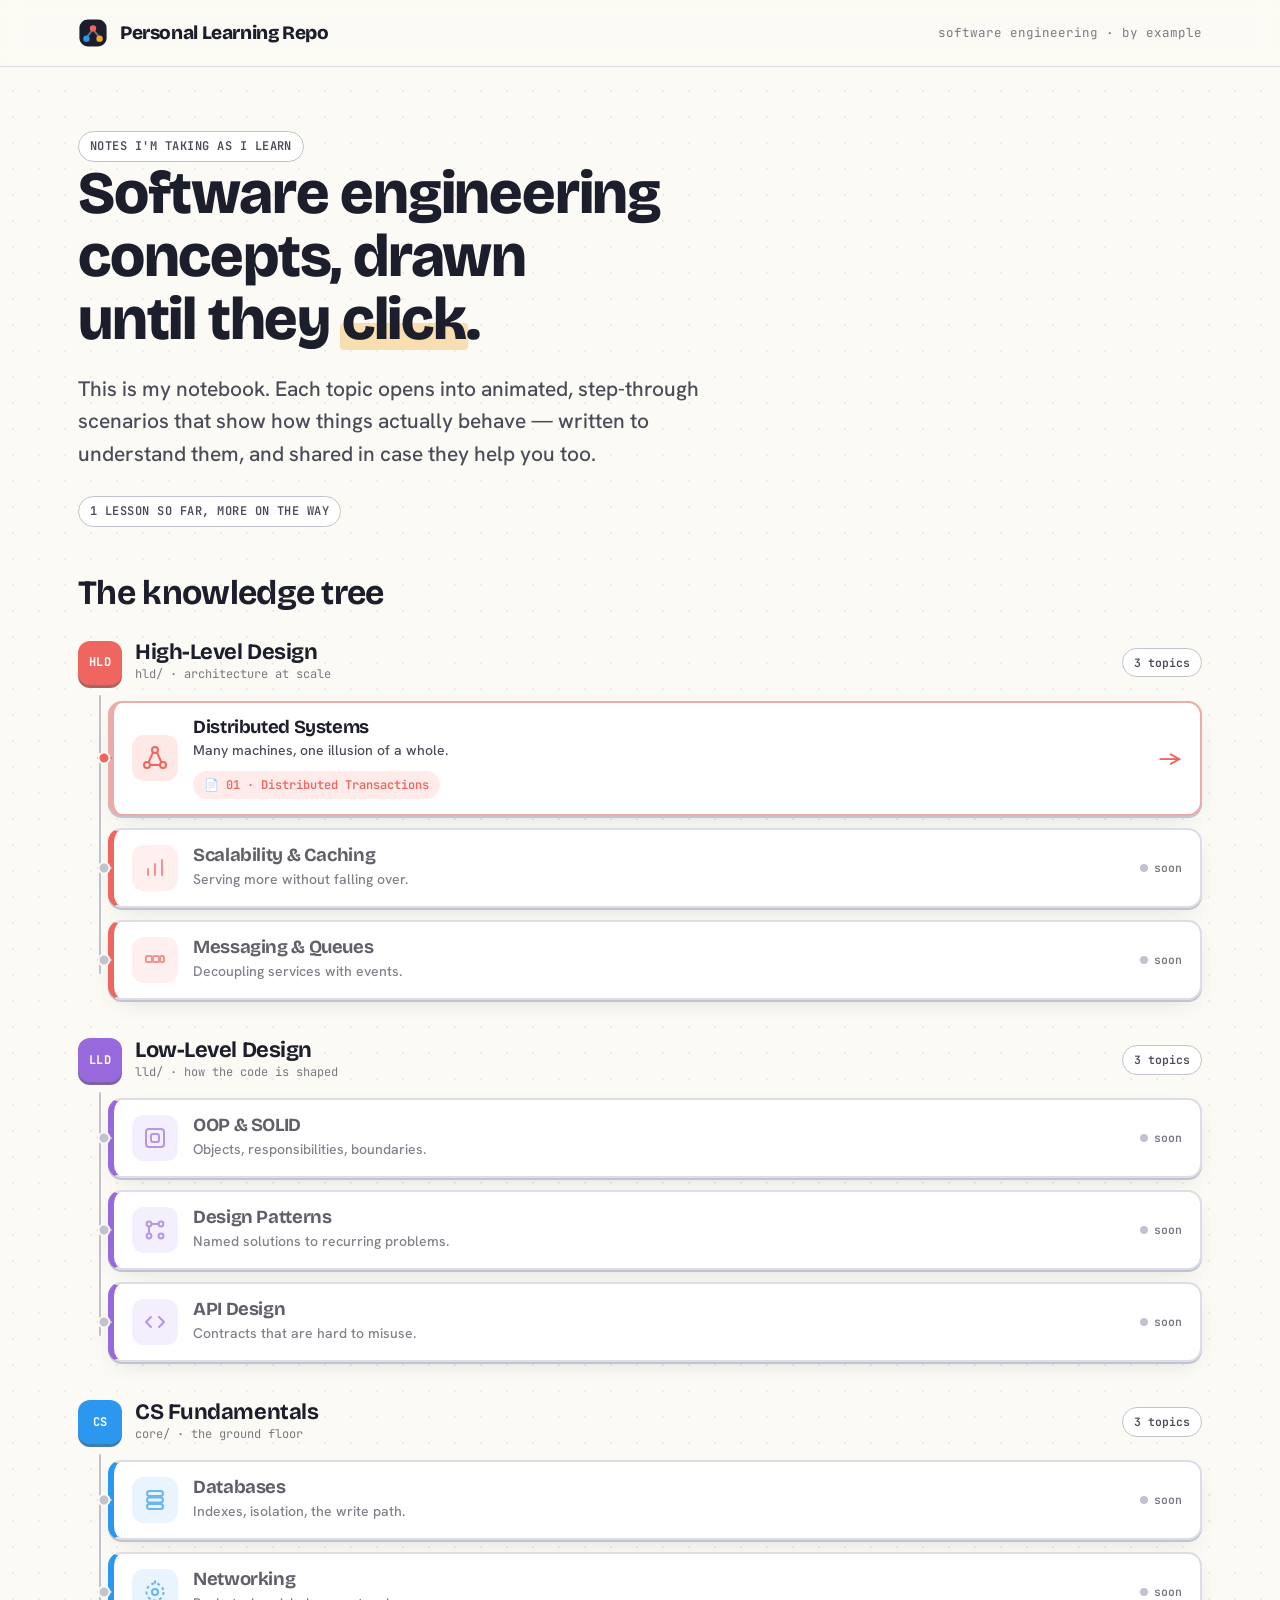
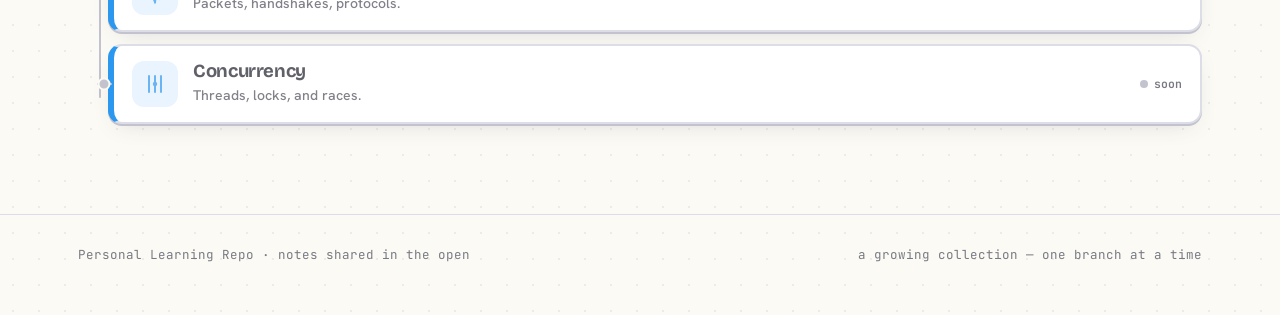
==== commit 1fae7c7b: "testing" ====
--- a/index.html
+++ b/index.html
@@ -1,103 +1,213 @@
 <!DOCTYPE html>
 <html lang="en">
 <head>
-  <meta charset="UTF-8">
-  <meta name="viewport" content="width=device-width, initial-scale=1.0">
-  <title>Preparation Library</title>
-  <link rel="stylesheet" href="assets/design.css">
+<meta charset="UTF-8" />
+<meta name="viewport" content="width=device-width, initial-scale=1.0" />
+<title>Personal Learning Repo</title>
+<link rel="stylesheet" href="assets/theme.css" />
+<link rel="stylesheet" href="assets/home.css" />
+</head>
+<body class="paper-grid">
+
+  <header class="site-head">
+    <div class="wrap">
+      <div class="brand">
+        <svg class="logo" viewBox="0 0 32 32" width="30" height="30" aria-hidden="true">
+          <rect x="1.5" y="1.5" width="29" height="29" rx="9" fill="var(--ink)" />
+          <path d="M16 12 L9 21 M16 12 L23 21" stroke="oklch(0.86 0.02 280 / .5)" stroke-width="2" stroke-linecap="round" />
+          <circle cx="16" cy="11" r="3.4" fill="var(--coral)" />
+          <circle cx="9"  cy="22" r="3.4" fill="var(--blue)" />
+          <circle cx="23" cy="22" r="3.4" fill="var(--amber)" />
+        </svg>
+        Personal Learning Repo
+      </div>
+      <div class="head-meta">software engineering · by example</div>
+    </div>
+  </header>
+
+  <main>
+    <section class="hero">
+      <div class="wrap">
+        <span class="chip">notes I'm taking as I learn</span>
+        <h1>Software engineering concepts, drawn until they <span class="hl">click</span>.</h1>
+        <p>This is my notebook. Each topic opens into animated, step-through scenarios that show how things actually behave — written to understand them, and shared in case they help you too.</p>
+        <div class="meta-row">
+          <span class="chip mono" id="lessonCountChip">— lessons so far</span>
+        </div>
+      </div>
+    </section>
+
+    <section class="map-section">
+      <div class="wrap">
+        <div class="map-head">
+          <h2>The knowledge tree</h2>
+        </div>
+        <div class="repo" id="repo"></div>
+      </div>
+    </section>
+  </main>
+
+  <footer class="foot">
+    <div class="wrap">
+      <span>Personal Learning Repo · notes shared in the open</span>
+      <span>a growing collection — one branch at a time</span>
+    </div>
+  </footer>
+
+  <script src="assets/data/catalog.js"></script>
   <script>
-    try {
-      const s = localStorage.getItem('site-theme');
-      if (s === 'dark' || (!s && matchMedia('(prefers-color-scheme: dark)').matches))
-        document.documentElement.setAttribute('data-theme', 'dark');
-      else if (s === 'light')
-        document.documentElement.setAttribute('data-theme', 'light');
-    } catch (e) {}
+  (function () {
+    // ──────────────────────────────────────────────────────
+    // Icon registry. Each entry returns inline SVG markup.
+    // Stroke uses currentColor so the topic's --c flows through
+    // (we set the SVG's color to var(--c) on the .ico parent).
+    // ──────────────────────────────────────────────────────
+    const ICONS = {
+      'graph-3': /* Distributed Systems: three connected nodes */
+        '<svg width="26" height="26" viewBox="0 0 26 26" fill="none" stroke="currentColor" stroke-width="2">' +
+          '<circle cx="13" cy="5" r="3" /><circle cx="5" cy="20" r="3" /><circle cx="21" cy="20" r="3" />' +
+          '<line x1="11" y1="7.5" x2="6.5" y2="17.5" />' +
+          '<line x1="15" y1="7.5" x2="19.5" y2="17.5" />' +
+          '<line x1="8" y1="20" x2="18" y2="20" />' +
+        '</svg>',
+      'bars': /* Scalability: three vertical bars increasing */
+        '<svg width="26" height="26" viewBox="0 0 26 26" fill="none" stroke="currentColor" stroke-width="2" stroke-linecap="round">' +
+          '<line x1="6" y1="20" x2="6" y2="14" />' +
+          '<line x1="13" y1="20" x2="13" y2="9" />' +
+          '<line x1="20" y1="20" x2="20" y2="5" />' +
+        '</svg>',
+      'queue': /* Messaging & Queues: rectangles in a row */
+        '<svg width="26" height="26" viewBox="0 0 26 26" fill="none" stroke="currentColor" stroke-width="2">' +
+          '<rect x="4" y="9" width="6" height="6" rx="1.5" />' +
+          '<rect x="11" y="9" width="6" height="6" rx="1.5" />' +
+          '<rect x="18" y="9" width="4" height="6" rx="1.5" />' +
+        '</svg>',
+      'nested-square': /* OOP & SOLID: square inside square */
+        '<svg width="26" height="26" viewBox="0 0 26 26" fill="none" stroke="currentColor" stroke-width="2">' +
+          '<rect x="4" y="4" width="18" height="18" rx="3" />' +
+          '<rect x="9" y="9" width="8" height="8" rx="2" />' +
+        '</svg>',
+      'nodes-4': /* Design Patterns: four nodes with two connecting edges */
+        '<svg width="26" height="26" viewBox="0 0 26 26" fill="none" stroke="currentColor" stroke-width="2">' +
+          '<circle cx="7" cy="7" r="2.4" /><circle cx="19" cy="7" r="2.4" />' +
+          '<circle cx="7" cy="19" r="2.4" /><circle cx="19" cy="19" r="2.4" />' +
+          '<line x1="9.4" y1="7" x2="16.6" y2="7" />' +
+          '<line x1="7" y1="9.4" x2="7" y2="16.6" />' +
+        '</svg>',
+      'chevrons': /* API Design: two arrows pointing inward */
+        '<svg width="26" height="26" viewBox="0 0 26 26" fill="none" stroke="currentColor" stroke-width="2" stroke-linecap="round" stroke-linejoin="round">' +
+          '<polyline points="9,8 4,13 9,18" />' +
+          '<polyline points="17,8 22,13 17,18" />' +
+        '</svg>',
+      'stacked-rows': /* Databases: three stacked horizontal bars */
+        '<svg width="26" height="26" viewBox="0 0 26 26" fill="none" stroke="currentColor" stroke-width="2">' +
+          '<rect x="5" y="4"    width="16" height="5" rx="2.5" />' +
+          '<rect x="5" y="10.5" width="16" height="5" rx="2.5" />' +
+          '<rect x="5" y="17"   width="16" height="5" rx="2.5" />' +
+        '</svg>',
+      'target': /* Networking: circle with dashed ring + marks */
+        '<svg width="26" height="26" viewBox="0 0 26 26" fill="none" stroke="currentColor" stroke-width="2">' +
+          '<circle cx="13" cy="13" r="3" />' +
+          '<circle cx="13" cy="13" r="8.5" stroke-dasharray="3 3" />' +
+          '<line x1="13" y1="4.5" x2="13" y2="1.5" />' +
+          '<line x1="13" y1="24.5" x2="13" y2="21.5" />' +
+        '</svg>',
+      'bars-3': /* Concurrency: three vertical lines + center dot */
+        '<svg width="26" height="26" viewBox="0 0 26 26" fill="none" stroke="currentColor" stroke-width="2" stroke-linecap="round">' +
+          '<line x1="7" y1="5" x2="7" y2="21" />' +
+          '<line x1="13" y1="5" x2="13" y2="21" />' +
+          '<line x1="19" y1="5" x2="19" y2="21" />' +
+          '<circle cx="13" cy="13" r="2.2" fill="currentColor" stroke="none" />' +
+        '</svg>',
+    };
+
+    const escape = (s) => String(s).replace(/[&<>"']/g, c =>
+      ({'&':'&amp;','<':'&lt;','>':'&gt;','"':'&quot;',"'":'&#39;'}[c]));
+
+    const folderLabel = (g) =>
+      (window.GROUP_LABEL && window.GROUP_LABEL[g.id]) || g.id.toUpperCase();
+
+    function renderTopic(topic, accentVar) {
+      const lesson = topic.lessons && topic.lessons[0];
+      const icon = ICONS[topic.iconKey] || ICONS['nodes-4'];
+
+      if (lesson) {
+        // Active topic — clickable card, whole thing is the <a>.
+        return (
+          '<a class="topic active" href="' + escape(lesson.href) + '">' +
+            '<div class="ico" style="color: var(--c)">' + icon + '</div>' +
+            '<div class="body">' +
+              '<h4>' + escape(topic.name) + '</h4>' +
+              '<p>' + escape(topic.tagline) + '</p>' +
+              '<span class="lesson-tag">📄 ' + escape(lesson.number) + ' · ' + escape(lesson.title) + '</span>' +
+            '</div>' +
+            '<span class="go">→</span>' +
+          '</a>'
+        );
+      }
+
+      // Soon topic — not a link; nudges on click.
+      return (
+        '<div class="topic soon">' +
+          '<div class="ico" style="color: var(--c)">' + icon + '</div>' +
+          '<div class="body">' +
+            '<h4>' + escape(topic.name) + '</h4>' +
+            '<p>' + escape(topic.tagline) + '</p>' +
+          '</div>' +
+          '<div class="status"><span class="soon-dot"></span> soon</div>' +
+        '</div>'
+      );
+    }
+
+    function renderGroup(group) {
+      const accentVar = 'var(--' + group.accent + ')';
+      const topics = group.topics.map(t => renderTopic(t, accentVar)).join('');
+      return (
+        '<div class="group" data-enter style="--c: ' + accentVar + '">' +
+          '<div class="group-head">' +
+            '<div class="folder">' + escape(folderLabel(group)) + '</div>' +
+            '<div class="gt">' +
+              '<h3>' + escape(group.name) + '</h3>' +
+              '<span class="path">' + escape(group.path) + ' · ' + escape(group.tagline) + '</span>' +
+            '</div>' +
+            '<span class="count">' + group.topics.length + ' topic' + (group.topics.length === 1 ? '' : 's') + '</span>' +
+          '</div>' +
+          '<div class="topics">' + topics + '</div>' +
+        '</div>'
+      );
+    }
+
+    // Mount the tree
+    const repo = document.getElementById('repo');
+    repo.innerHTML = window.CATALOG.groups.map(renderGroup).join('');
+
+    // Lesson-count chip — derives from catalog so it stays honest
+    const totalLessons = window.CATALOG.groups.reduce(
+      (n, g) => n + g.topics.reduce((m, t) => m + (t.lessons ? t.lessons.length : 0), 0), 0);
+    const chip = document.getElementById('lessonCountChip');
+    if (totalLessons === 1) chip.textContent = '1 lesson so far, more on the way';
+    else chip.textContent = totalLessons + ' lessons so far, more on the way';
+
+    // Entrance animation — self-completing + safety net
+    const reduce = window.matchMedia('(prefers-reduced-motion: reduce)').matches;
+    const items = [...document.querySelectorAll('[data-enter]')];
+    if (!reduce) {
+      items.forEach((el, i) => {
+        el.style.animationDelay = (i * 0.09) + 's';
+        el.classList.add('enter');
+      });
+      setTimeout(() => items.forEach(el => el.classList.remove('enter')), 1600);
+    }
+
+    // Gentle nudge when an unwritten topic is clicked
+    document.querySelectorAll('.topic.soon').forEach(t => {
+      t.addEventListener('click', () => {
+        t.classList.remove('nudge');
+        void t.offsetWidth; // force reflow so the class re-add restarts the animation
+        t.classList.add('nudge');
+      });
+    });
+  })();
   </script>
-</head>
-<body>
-
-  <header class="site-header wrap">
-    <span class="eyebrow">Preparation library</span>
-    <h1>Interview-prep notes &amp; interactive demos</h1>
-    <p class="lede">A personal notebook of flashcards, operable SVG diagrams, and study notes I keep while preparing for senior engineering interviews.</p>
-    <button class="theme-toggle" id="themeToggle" onclick="toggleTheme()" aria-label="Toggle theme"></button>
-  </header>
-
-  <main class="wrap">
-
-    <section>
-      <h2 class="eyebrow" style="display:block; margin-top: var(--space-8); margin-bottom: var(--space-5);">Try it</h2>
-      <a class="link-card" href="AWS/">
-        <span class="lc-num">01</span>
-        <div>
-          <span class="lc-tag">Flashcards</span>
-          <h3 class="lc-title">AWS</h3>
-          <p class="lc-desc">IAM and SQS flashcards, with sequential/shuffle/missed-only modes</p>
-        </div>
-      </a>
-      <a class="link-card" href="System%20Design/High%20Level%20Design/Distributed%20Transactions/">
-        <span class="lc-num">02</span>
-        <div>
-          <span class="lc-tag">Diagrams</span>
-          <h3 class="lc-title">Distributed transactions</h3>
-          <p class="lc-desc">Notes + 5 interactive SVG diagrams you can operate</p>
-        </div>
-      </a>
-    </section>
-
-    <section style="margin-top: var(--space-9); padding-top: var(--space-9); border-top: 1px solid var(--border);">
-      <h2 class="eyebrow" style="display:block; margin-bottom: var(--space-5);">Topic notes</h2>
-      <a class="link-card" href="System%20Design/High%20Level%20Design/">
-        <span class="lc-num">03</span>
-        <div>
-          <span class="lc-tag">System design</span>
-          <h3 class="lc-title">High-level design</h3>
-          <p class="lc-desc">Scaling, caches, databases, message queues, distributed transactions</p>
-        </div>
-      </a>
-      <a class="link-card" href="System%20Design/Low%20Level%20Design/">
-        <span class="lc-num">04</span>
-        <div>
-          <span class="lc-tag">System design</span>
-          <h3 class="lc-title">Low-level design</h3>
-          <p class="lc-desc">Patterns, principles, OOD</p>
-        </div>
-      </a>
-      <a class="link-card" href="Problem%20Solving/">
-        <span class="lc-num">05</span>
-        <div>
-          <span class="lc-tag">Algorithms</span>
-          <h3 class="lc-title">Problem solving</h3>
-          <p class="lc-desc">Data structures &amp; algorithms</p>
-        </div>
-      </a>
-      <a class="link-card" href="Programming%20Languages/">
-        <span class="lc-num">06</span>
-        <div>
-          <span class="lc-tag">Languages</span>
-          <h3 class="lc-title">Programming languages</h3>
-          <p class="lc-desc">Language notes (C++, C#, Java, Ruby, Rails, Spring)</p>
-        </div>
-      </a>
-      <a class="link-card" href="Behavioral/">
-        <span class="lc-num">07</span>
-        <div>
-          <span class="lc-tag">Interviews</span>
-          <h3 class="lc-title">Behavioral</h3>
-          <p class="lc-desc">Company-specific prep</p>
-        </div>
-      </a>
-    </section>
-
-  </main>
-
-  <footer class="site-footer wrap">
-    <span>Last updated <code>2026-06-02</code> &middot; Design system: <a href="assets/DESIGN.md">assets/DESIGN.md</a></span>
-    <a href="https://github.com/Abdelrhman-Samir-99/Preparation-Library">GitHub</a>
-  </footer>
-
-  <script src="assets/theme.js"></script>
-
 </body>
 </html>
--- a/assets/theme.css
+++ b/assets/theme.css
@@ -0,0 +1,138 @@
+/* ============================================================
+   Personal Learning Repo — shared theme
+   Warm paper, bold ink, multi-accent palette.
+   Used by the home hub and lesson pages.
+   ============================================================ */
+
+@import url('https://fonts.googleapis.com/css2?family=Bricolage+Grotesque:opsz,wght@12..96,400;12..96,500;12..96,600;12..96,700;12..96,800&family=Hanken+Grotesk:wght@400;500;600;700;800&family=JetBrains+Mono:wght@400;500;600;700&display=swap');
+
+:root {
+  /* ── Surfaces ──────────────────────────────────────────── */
+  --paper:      oklch(0.985 0.008 90);   /* warm off-white */
+  --paper-2:    oklch(0.965 0.011 88);   /* slightly deeper panel */
+  --card:       oklch(1 0 0);            /* white cards */
+  --ink:        oklch(0.24 0.025 280);   /* near-black slate */
+  --ink-soft:   oklch(0.42 0.02 280);
+  --ink-faint:  oklch(0.58 0.015 280);
+  --line:       oklch(0.90 0.012 280);
+  --line-bold:  oklch(0.82 0.015 280);
+
+  /* ── Accents (same L≈0.66, C≈0.17, hue varies) ─────────── */
+  --coral:   oklch(0.68 0.17 25);
+  --amber:   oklch(0.78 0.15 75);
+  --green:   oklch(0.72 0.15 158);
+  --blue:    oklch(0.66 0.16 248);
+  --violet:  oklch(0.62 0.17 300);
+  --pink:    oklch(0.70 0.16 350);
+
+  /* Soft tints for fills */
+  --coral-t:  oklch(0.95 0.04 25);
+  --amber-t:  oklch(0.96 0.05 80);
+  --green-t:  oklch(0.95 0.05 158);
+  --blue-t:   oklch(0.95 0.04 248);
+  --violet-t: oklch(0.95 0.04 300);
+
+  /* ── Scenario state colors ─────────────────────────────── */
+  --ok:    oklch(0.70 0.15 155);
+  --warn:  oklch(0.80 0.15 80);
+  --fail:  oklch(0.64 0.20 25);
+  --idle:  oklch(0.72 0.012 280);
+
+  /* ── Type ──────────────────────────────────────────────── */
+  --display: 'Bricolage Grotesque', system-ui, sans-serif;
+  --sans:    'Hanken Grotesk', system-ui, sans-serif;
+  --mono:    'JetBrains Mono', ui-monospace, monospace;
+
+  /* ── Shape ─────────────────────────────────────────────── */
+  --r-sm: 8px;
+  --r:    14px;
+  --r-lg: 22px;
+  --r-xl: 32px;
+  --shadow:    0 2px 0 var(--line-bold), 0 8px 24px -12px oklch(0.4 0.05 280 / 0.25);
+  --shadow-lg: 0 4px 0 var(--line-bold), 0 22px 50px -20px oklch(0.4 0.05 280 / 0.35);
+
+  --maxw: 1180px;
+}
+
+* { box-sizing: border-box; }
+html { -webkit-text-size-adjust: 100%; }
+
+body {
+  margin: 0;
+  font-family: var(--sans);
+  color: var(--ink);
+  background: var(--paper);
+  line-height: 1.55;
+  -webkit-font-smoothing: antialiased;
+  text-rendering: optimizeLegibility;
+}
+
+h1, h2, h3, h4 {
+  font-family: var(--display);
+  font-weight: 700;
+  line-height: 1.05;
+  letter-spacing: -0.02em;
+  margin: 0;
+  text-wrap: balance;
+}
+
+p { text-wrap: pretty; }
+a { color: inherit; }
+.mono { font-family: var(--mono); }
+
+/* dotted-grid paper texture */
+.paper-grid {
+  background-image: radial-gradient(oklch(0.7 0.02 280 / 0.16) 1px, transparent 1.4px);
+  background-size: 26px 26px;
+}
+
+/* ── Chunky pill button ──────────────────────────────────── */
+.btn {
+  font-family: var(--sans);
+  font-weight: 700;
+  font-size: 15px;
+  border: 2px solid var(--ink);
+  background: var(--ink);
+  color: var(--paper);
+  padding: 11px 20px;
+  border-radius: 100px;
+  cursor: pointer;
+  display: inline-flex;
+  align-items: center;
+  gap: 8px;
+  text-decoration: none;
+  transition: transform .12s ease, box-shadow .12s ease, background .12s ease;
+  box-shadow: 0 3px 0 oklch(0.24 0.025 280 / 0.35);
+}
+.btn:hover { transform: translateY(-2px); box-shadow: 0 5px 0 oklch(0.24 0.025 280 / 0.35); }
+.btn:active { transform: translateY(1px); box-shadow: 0 1px 0 oklch(0.24 0.025 280 / 0.35); }
+.btn.ghost {
+  background: var(--card);
+  color: var(--ink);
+  box-shadow: 0 3px 0 var(--line-bold);
+}
+.btn.ghost:hover { box-shadow: 0 5px 0 var(--line-bold); }
+
+/* ── Small label chip ────────────────────────────────────── */
+.chip {
+  font-family: var(--mono);
+  font-size: 12px;
+  font-weight: 600;
+  letter-spacing: 0.04em;
+  text-transform: uppercase;
+  padding: 5px 11px;
+  border-radius: 100px;
+  border: 1.5px solid var(--line-bold);
+  background: var(--card);
+  color: var(--ink-soft);
+  display: inline-flex;
+  align-items: center;
+  gap: 6px;
+  white-space: nowrap;
+}
+
+.wrap { max-width: var(--maxw); margin: 0 auto; padding: 0 28px; }
+
+@media (max-width: 640px) {
+  .wrap { padding: 0 18px; }
+}
--- a/assets/home.css
+++ b/assets/home.css
@@ -0,0 +1,158 @@
+/* ============================================================
+   home.css — home hub styles (header, hero, knowledge tree)
+   Pairs with theme.css.
+   ============================================================ */
+
+/* ── Sticky header ───────────────────────────────────────── */
+.site-head {
+  position: sticky; top: 0; z-index: 50;
+  backdrop-filter: blur(10px);
+  background: oklch(0.985 0.008 90 / 0.82);
+  border-bottom: 1.5px solid var(--line);
+}
+.site-head .wrap { display: flex; align-items: center; justify-content: space-between; height: 66px; }
+.brand {
+  display: flex; align-items: center; gap: 12px;
+  font-family: var(--display); font-weight: 800; font-size: 19px;
+  letter-spacing: -0.02em;
+  text-decoration: none; color: var(--ink);
+}
+.brand .logo { flex: none; display: block; }
+.head-meta { font-family: var(--mono); font-size: 12.5px; color: var(--ink-faint); }
+
+/* ── Hero ────────────────────────────────────────────────── */
+.hero { padding: 64px 0 26px; }
+.hero h1 { font-size: clamp(36px, 5.4vw, 60px); font-weight: 800; max-width: 17ch; text-wrap: normal; }
+.hero h1 .hl { position: relative; white-space: nowrap; }
+.hero h1 .hl::after {
+  content: ""; position: absolute; left: -2px; right: -2px; bottom: 6%; height: 38%;
+  background: var(--amber); opacity: .35; border-radius: 4px; z-index: -1;
+}
+.hero p {
+  font-size: clamp(17px, 2vw, 21px);
+  color: var(--ink-soft);
+  max-width: 56ch;
+  margin: 22px 0 0;
+  font-weight: 500;
+}
+.hero .meta-row { display: flex; gap: 10px; flex-wrap: wrap; margin-top: 26px; align-items: center; }
+
+/* ── The knowledge tree ──────────────────────────────────── */
+.map-section { padding: 22px 0 90px; }
+.map-head { margin-bottom: 30px; }
+.map-head h2 { font-size: clamp(24px, 3.4vw, 34px); }
+
+.repo { display: flex; flex-direction: column; gap: 38px; }
+
+/* A group = a "folder" with its topics. Accent set via --c on the group element. */
+.group { --c: var(--idle); }
+.group-head { display: flex; align-items: center; gap: 13px; margin-bottom: 16px; }
+.group-head .folder {
+  width: 44px; height: 44px; flex: none; border-radius: 12px;
+  display: grid; place-items: center;
+  font-family: var(--mono); font-weight: 700; font-size: 12px; letter-spacing: .02em;
+  color: white; background: var(--c);
+  box-shadow: 0 3px 0 color-mix(in oklab, var(--c) 60%, black 22%);
+}
+.group-head .gt { display: flex; flex-direction: column; gap: 1px; }
+.group-head h3 { font-size: 22px; }
+.group-head .path { font-family: var(--mono); font-size: 12px; color: var(--ink-faint); }
+.group-head .count {
+  margin-left: auto;
+  font-family: var(--mono); font-size: 11.5px; font-weight: 600;
+  color: var(--ink-soft);
+  border: 1.5px solid var(--line-bold); border-radius: 100px;
+  padding: 5px 11px; background: var(--card);
+}
+
+/* Topics branch off a vertical spine */
+.topics { position: relative; display: flex; flex-direction: column; gap: 12px; padding-left: 30px; }
+.topics::before {
+  content: ""; position: absolute;
+  left: 21px; top: -6px; bottom: 26px;
+  width: 2px; background: var(--line-bold); border-radius: 2px;
+}
+
+.topic {
+  position: relative;
+  background: var(--card);
+  border: 2px solid var(--line);
+  border-left: 6px solid var(--c);
+  border-radius: var(--r);
+  padding: 15px 18px;
+  display: flex; align-items: center; gap: 15px;
+  box-shadow: var(--shadow);
+  text-decoration: none; color: inherit;
+  transition: transform .14s ease, box-shadow .14s ease, border-color .14s ease;
+}
+/* Connector from spine to each topic */
+.topic::before {
+  content: ""; position: absolute;
+  left: -17px; top: 50%; transform: translateY(-50%);
+  width: 15px; height: 2px; background: var(--line-bold); border-radius: 2px;
+}
+.topic::after {
+  content: ""; position: absolute;
+  left: -10px; top: 50%; transform: translate(-50%, -50%);
+  width: 9px; height: 9px; border-radius: 50%;
+  background: var(--line-bold); border: 2px solid var(--paper);
+}
+.topic .ico {
+  width: 46px; height: 46px; flex: none;
+  display: grid; place-items: center;
+  border-radius: 12px;
+  background: color-mix(in oklab, var(--c) 15%, white);
+}
+.topic .body { flex: 1; min-width: 0; }
+.topic .body h4 { font-family: var(--display); font-weight: 700; font-size: 18.5px; }
+.topic .body p { margin: 3px 0 0; font-size: 14px; color: var(--ink-soft); font-weight: 500; }
+.topic .lesson-tag {
+  display: inline-flex; align-items: center; gap: 7px; margin-top: 9px;
+  font-family: var(--mono); font-size: 12px; font-weight: 600; color: var(--c);
+  background: color-mix(in oklab, var(--c) 13%, white);
+  padding: 5px 11px; border-radius: 100px;
+}
+.topic .status {
+  font-family: var(--mono); font-size: 11.5px; font-weight: 600;
+  color: var(--ink-faint); white-space: nowrap;
+  display: flex; align-items: center; gap: 6px;
+}
+.topic .status .soon-dot { width: 8px; height: 8px; border-radius: 50%; background: var(--line-bold); }
+.topic .go { font-size: 20px; color: var(--c); font-weight: 700; }
+
+/* Active topic — clickable link */
+.topic.active { cursor: pointer; border-color: color-mix(in oklab, var(--c) 45%, var(--line)); }
+.topic.active::before, .topic.active::after { background: var(--c); }
+.topic.active:hover { transform: translateY(-3px); box-shadow: var(--shadow-lg); border-color: var(--c); }
+.topic.active:active { transform: translateY(0); }
+
+/* Soon topic — not a link; nudges on click */
+.topic.soon { cursor: default; }
+.topic.soon .ico, .topic.soon .body { opacity: .7; }
+.topic.soon.nudge { animation: nudge .4s ease; }
+@keyframes nudge { 0%,100%{transform:translateX(0)} 25%{transform:translateX(-4px)} 75%{transform:translateX(4px)} }
+
+/* Entrance — self-completing, base state visible so failure is safe */
+@keyframes rise { from { opacity: 0; transform: translateY(16px); } to { opacity: 1; transform: none; } }
+.enter { animation: rise .55s cubic-bezier(.2,.9,.3,1.2) both; }
+
+/* ── Footer ──────────────────────────────────────────────── */
+.foot {
+  border-top: 1.5px solid var(--line);
+  padding: 30px 0 50px;
+  color: var(--ink-faint);
+  font-family: var(--mono);
+  font-size: 12.5px;
+}
+.foot .wrap { display: flex; justify-content: space-between; gap: 16px; flex-wrap: wrap; }
+.foot a { color: inherit; text-decoration: none; border-bottom: 1px dotted var(--ink-faint); }
+.foot a:hover { color: var(--ink-soft); border-bottom-color: var(--ink-soft); }
+
+/* ── Responsive ──────────────────────────────────────────── */
+@media (max-width: 560px) {
+  .topics { padding-left: 22px; }
+  .topics::before { left: 13px; }
+  .topic { flex-wrap: wrap; }
+  .topic .status, .topic .go { margin-left: 61px; }
+}
+@media (prefers-reduced-motion: reduce) { .enter { animation: none; } }
